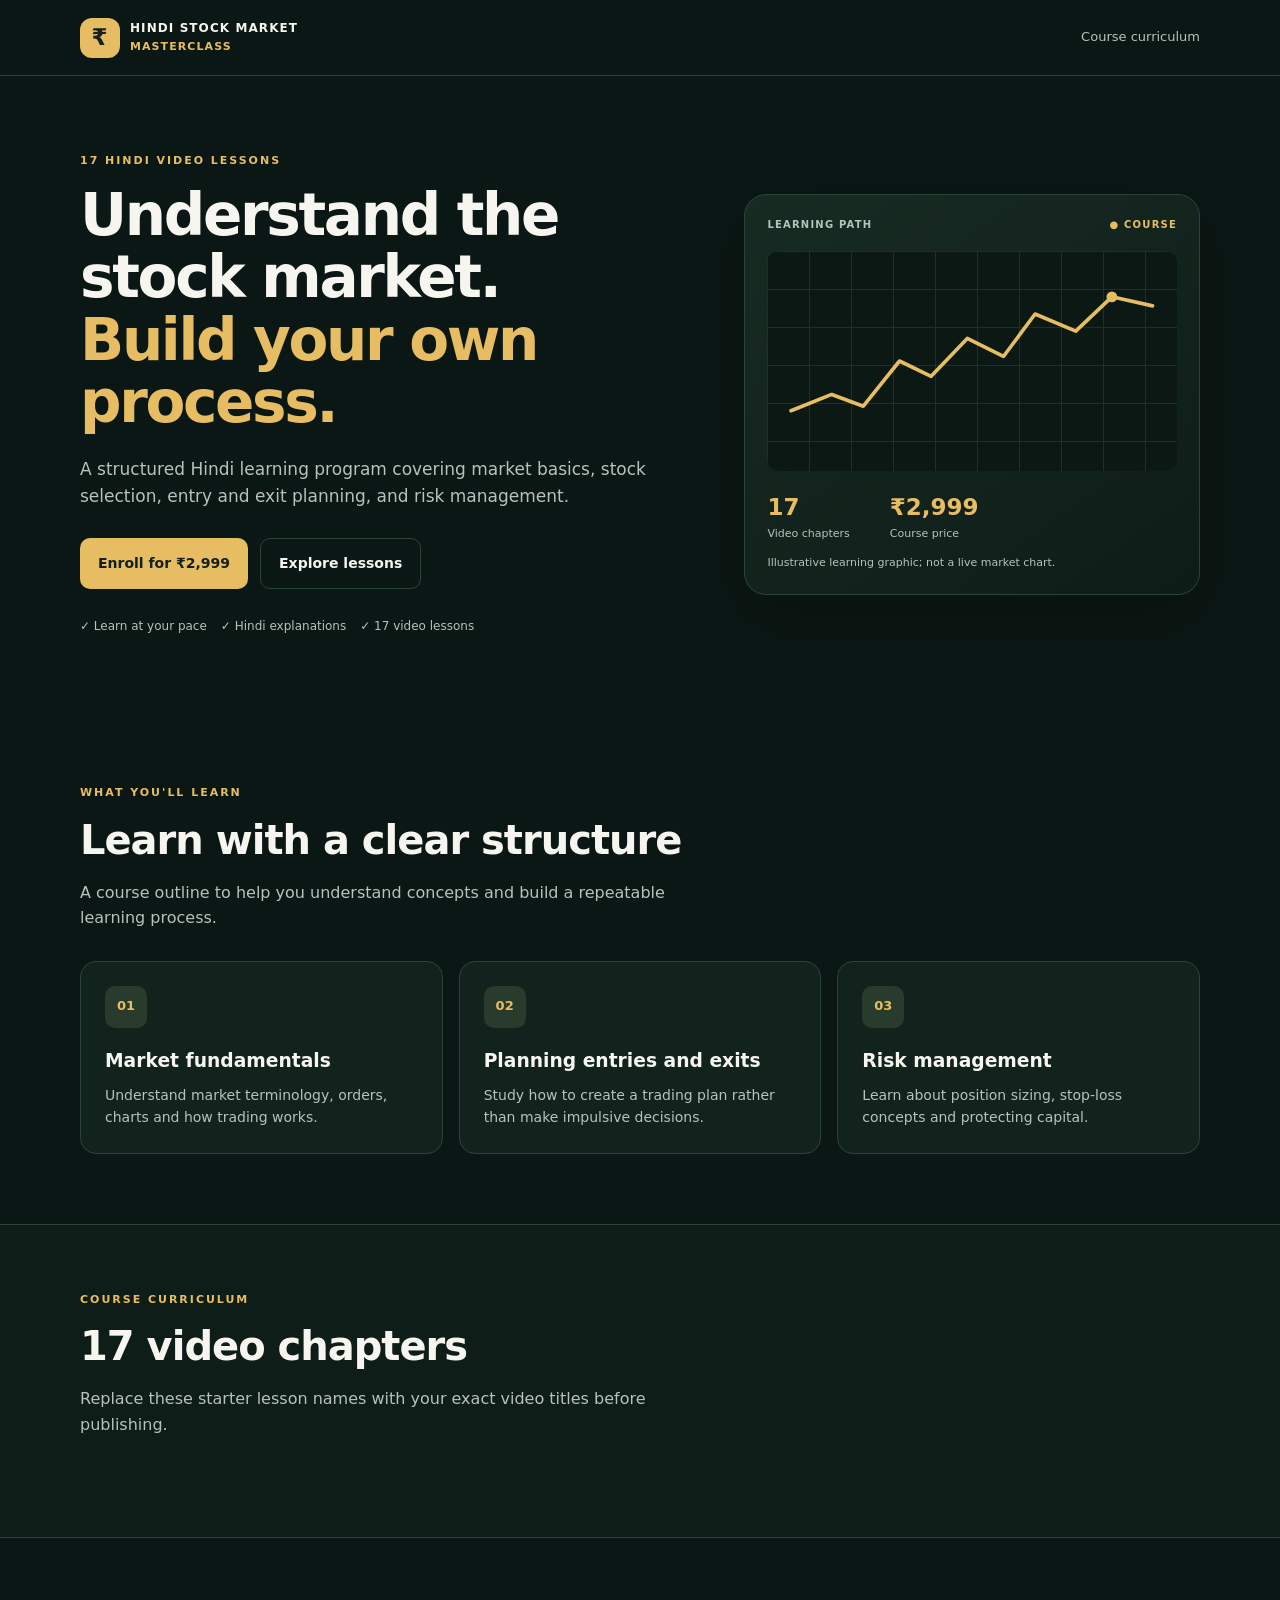
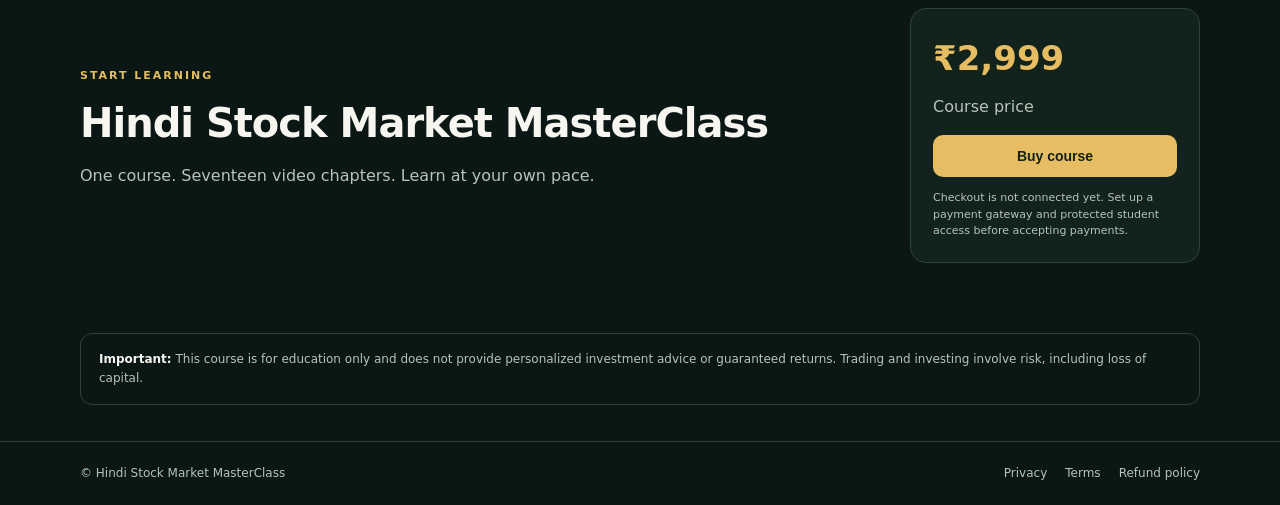
==== index.html @ 8f12533b "Add files via upload" ====
<!doctype html>
<html lang="en">
<head>
  <meta charset="utf-8">
  <meta name="viewport" content="width=device-width, initial-scale=1">
  <meta name="description" content="Hindi Stock Market MasterClass — structured Hindi video lessons about stock market fundamentals, trading plans and risk management.">
  <meta name="theme-color" content="#0b1714">
  <title>Hindi Stock Market MasterClass</title>
  <link rel="stylesheet" href="style.css">
</head>
<body>
<header class="site-header">
  <a class="brand" href="index.html" aria-label="Hindi Stock Market MasterClass home">
    <span class="brand-mark">₹</span><span>HINDI STOCK MARKET <b>MASTERCLASS</b></span>
  </a>
  <a class="header-link" href="#curriculum">Course curriculum</a>
</header>

<main>
  <section class="hero wrap">
    <div class="hero-copy">
      <p class="eyebrow">17 HINDI VIDEO LESSONS</p>
      <h1>Understand the stock market.<br><span>Build your own process.</span></h1>
      <p class="lead">A structured Hindi learning program covering market basics, stock selection, entry and exit planning, and risk management.</p>
      <div class="hero-actions">
        <a class="button button-gold" href="#enroll">Enroll for ₹2,999</a>
        <a class="button button-outline" href="#curriculum">Explore lessons</a>
      </div>
      <div class="trust-row"><span>✓ Learn at your pace</span><span>✓ Hindi explanations</span><span>✓ 17 video lessons</span></div>
    </div>
    <div class="hero-card">
      <div class="chart-top"><span>LEARNING PATH</span><span class="live-dot">● COURSE</span></div>
      <div class="chart-art" aria-hidden="true">
        <div class="chart-grid"></div>
        <svg viewBox="0 0 420 190" role="img" aria-label="Illustrative rising market chart">
          <polyline points="10,150 55,132 90,145 130,95 165,112 205,70 245,90 280,43 325,62 365,24 410,34" fill="none" stroke="#e6bd62" stroke-width="4" stroke-linecap="round" stroke-linejoin="round"/>
          <circle cx="365" cy="24" r="6" fill="#e6bd62"/>
        </svg>
      </div>
      <div class="course-stat"><div><strong>17</strong><span>Video chapters</span></div><div><strong>₹2,999</strong><span>Course price</span></div></div>
      <p class="small-muted">Illustrative learning graphic; not a live market chart.</p>
    </div>
  </section>

  <section class="wrap section" id="what-you-learn">
    <div class="section-heading"><p class="eyebrow">WHAT YOU'LL LEARN</p><h2>Learn with a clear structure</h2><p class="muted">A course outline to help you understand concepts and build a repeatable learning process.</p></div>
    <div class="feature-grid">
      <article class="feature"><span class="feature-icon">01</span><h3>Market fundamentals</h3><p>Understand market terminology, orders, charts and how trading works.</p></article>
      <article class="feature"><span class="feature-icon">02</span><h3>Planning entries and exits</h3><p>Study how to create a trading plan rather than make impulsive decisions.</p></article>
      <article class="feature"><span class="feature-icon">03</span><h3>Risk management</h3><p>Learn about position sizing, stop-loss concepts and protecting capital.</p></article>
    </div>
  </section>

  <section class="curriculum-section" id="curriculum">
    <div class="wrap section">
      <div class="section-heading"><p class="eyebrow">COURSE CURRICULUM</p><h2>17 video chapters</h2><p class="muted">Replace these starter lesson names with your exact video titles before publishing.</p></div>
      <div class="lesson-list" id="lesson-list"></div>
    </div>
  </section>

  <section class="wrap enroll-section" id="enroll">
    <div><p class="eyebrow">START LEARNING</p><h2>Hindi Stock Market MasterClass</h2><p class="muted">One course. Seventeen video chapters. Learn at your own pace.</p></div>
    <div class="price-panel"><span class="price">₹2,999</span><span class="muted">Course price</span><button class="button button-gold full" id="buy-button">Buy course</button><p class="tiny">Checkout is not connected yet. Set up a payment gateway and protected student access before accepting payments.</p></div>
  </section>

  <section class="wrap notice"><strong>Important:</strong> This course is for education only and does not provide personalized investment advice or guaranteed returns. Trading and investing involve risk, including loss of capital.</section>
</main>

<footer class="site-footer"><div class="wrap footer-inner"><span>© <span id="year"></span> Hindi Stock Market MasterClass</span><nav><a href="privacy.html">Privacy</a><a href="terms.html">Terms</a><a href="refund.html">Refund policy</a></nav></div></footer>
<script src="script.js"></script>
</body>
</html>
---- style.css ----
:root{--bg:#0b1714;--panel:#12231d;--panel2:#172c24;--gold:#e6bd62;--gold2:#f4d991;--text:#f6f5ef;--muted:#b6c3ba;--line:#2b4438;--ink:#142018}
*{box-sizing:border-box}html{scroll-behavior:smooth}body{margin:0;background:var(--bg);color:var(--text);font-family:Inter,ui-sans-serif,system-ui,-apple-system,BlinkMacSystemFont,"Segoe UI",sans-serif;line-height:1.6}a{color:inherit;text-decoration:none}.wrap{width:min(1120px,calc(100% - 40px));margin-inline:auto}.site-header{min-height:76px;padding:16px max(20px,calc((100vw - 1120px)/2));display:flex;align-items:center;justify-content:space-between;gap:20px;border-bottom:1px solid var(--line);background:#0b1714;position:sticky;top:0;z-index:10}.brand{display:flex;align-items:center;gap:10px;font-size:12px;letter-spacing:.09em;font-weight:700}.brand b{display:block;color:var(--gold);font-size:11px}.brand-mark{display:grid;place-items:center;background:var(--gold);color:var(--ink);width:40px;height:40px;border-radius:12px;font-size:23px;font-weight:900}.header-link{font-size:13px;color:var(--muted)}.hero{display:grid;grid-template-columns:1.15fr .85fr;gap:48px;align-items:center;padding-top:76px;padding-bottom:82px}.eyebrow{font-size:11px;letter-spacing:.18em;color:var(--gold);font-weight:800;margin:0 0 14px}.hero h1{font-size:clamp(36px,5vw,58px);line-height:1.08;letter-spacing:-.04em;margin:0 0 22px}.hero h1 span{color:var(--gold)}.lead{color:var(--muted);font-size:17px;max-width:590px}.hero-actions{display:flex;flex-wrap:wrap;gap:12px;margin:28px 0}.button{display:inline-flex;align-items:center;justify-content:center;border:0;border-radius:10px;padding:13px 18px;font-weight:800;font-size:14px;cursor:pointer}.button-gold{background:var(--gold);color:var(--ink)}.button-gold:hover{background:var(--gold2)}.button-outline{border:1px solid var(--line);color:var(--text)}.trust-row{display:flex;flex-wrap:wrap;gap:14px;color:var(--muted);font-size:12px}.hero-card{border:1px solid var(--line);background:linear-gradient(145deg,#172b23,#0e1c17);padding:22px;border-radius:22px;box-shadow:0 20px 70px #0003}.chart-top{display:flex;justify-content:space-between;font-size:10px;letter-spacing:.12em;color:var(--muted);font-weight:800}.live-dot{color:var(--gold)}.chart-art{height:220px;position:relative;margin:18px 0;overflow:hidden;border-radius:12px;background:#0c1914}.chart-grid{position:absolute;inset:0;background-image:linear-gradient(#284033 1px,transparent 1px),linear-gradient(90deg,#284033 1px,transparent 1px);background-size:42px 38px;opacity:.65}.chart-art svg{position:absolute;inset:15px;width:calc(100% - 30px);height:calc(100% - 30px)}.course-stat{display:flex;gap:40px}.course-stat div{display:grid}.course-stat strong{font-size:23px;color:var(--gold)}.course-stat span,.small-muted{font-size:11px;color:var(--muted)}.small-muted{margin-bottom:0}.section{padding-top:66px;padding-bottom:70px}.section-heading{max-width:650px;margin-bottom:30px}.section-heading h2,.enroll-section h2{font-size:clamp(28px,4vw,40px);line-height:1.2;margin:0 0 12px;letter-spacing:-.025em}.muted{color:var(--muted)}.feature-grid{display:grid;grid-template-columns:repeat(3,1fr);gap:16px}.feature{background:var(--panel);border:1px solid var(--line);padding:24px;border-radius:16px}.feature-icon{display:grid;place-items:center;width:42px;height:42px;background:#283b2d;color:var(--gold);border-radius:10px;font-weight:900;font-size:13px}.feature h3{margin:18px 0 8px}.feature p{margin:0;color:var(--muted);font-size:14px}.curriculum-section{background:#0e1d17;border-block:1px solid var(--line)}.lesson-list{display:grid;grid-template-columns:1fr 1fr;gap:10px}.lesson{display:flex;align-items:center;gap:14px;background:var(--panel);border:1px solid var(--line);border-radius:12px;padding:13px 15px;min-width:0}.lesson-num{display:grid;place-items:center;flex:0 0 36px;height:36px;border-radius:9px;background:#263a2e;color:var(--gold);font-weight:900;font-size:12px}.lesson-title{font-size:13px;font-weight:650}.lesson-sub{font-size:11px;color:var(--muted)}.enroll-section{display:flex;align-items:center;justify-content:space-between;gap:30px;padding-top:70px;padding-bottom:70px}.price-panel{width:min(100%,290px);background:var(--panel);border:1px solid var(--line);padding:22px;border-radius:16px;display:grid;gap:8px}.price{font-size:34px;font-weight:900;color:var(--gold)}.full{width:100%;margin-top:8px}.tiny{font-size:11px;line-height:1.5;color:var(--muted);margin:5px 0 0}.notice{border:1px solid var(--line);border-radius:12px;padding:16px 18px;color:var(--muted);font-size:12px;margin-bottom:36px}.notice strong{color:var(--text)}.warning{border-color:#826b37;background:#2a2518;margin:20px 0 28px}.site-footer{border-top:1px solid var(--line);padding:22px 0;color:var(--muted);font-size:12px}.footer-inner{display:flex;justify-content:space-between;gap:18px;flex-wrap:wrap}.footer-inner nav{display:flex;gap:18px}.student-wrap{padding-top:50px;padding-bottom:65px}.student-wrap h1{font-size:clamp(32px,5vw,46px);margin:0}.student-layout{display:grid;grid-template-columns:.85fr 1.15fr;gap:18px}.panel{background:var(--panel);border:1px solid var(--line);border-radius:16px;padding:20px;min-width:0}.panel h2{margin-top:0}.student-lesson-list{display:grid;gap:8px}.student-lesson{display:flex;gap:10px;align-items:center;text-align:left;width:100%;border:1px solid var(--line);background:#0e1c17;color:var(--text);padding:12px;border-radius:10px;cursor:pointer}.student-lesson.active{border-color:var(--gold)}.student-lesson .lesson-num{flex-shrink:0}.video-placeholder{min-height:300px;display:flex;flex-direction:column;align-items:center;justify-content:center;text-align:center;padding:20px;border-radius:12px;background:#08110e;border:1px dashed #385142}.video-placeholder h2{margin:15px 0 5px}.video-placeholder p{color:var(--muted);max-width:360px;font-size:13px}.play-symbol{display:grid;place-items:center;width:60px;height:60px;border-radius:50%;background:var(--gold);color:var(--ink);font-size:22px;padding-left:4px}
@media(max-width:760px){.site-header{position:static}.brand{font-size:10px}.brand-mark{width:35px;height:35px}.header-link{font-size:12px}.hero{grid-template-columns:1fr;gap:30px;padding-top:48px;padding-bottom:50px}.hero h1{font-size:40px}.feature-grid{grid-template-columns:1fr}.lesson-list{grid-template-columns:1fr}.enroll-section{align-items:stretch;flex-direction:column}.price-panel{width:100%}.student-layout{grid-template-columns:1fr}.trust-row{gap:10px}.section{padding-top:48px;padding-bottom:50px}}
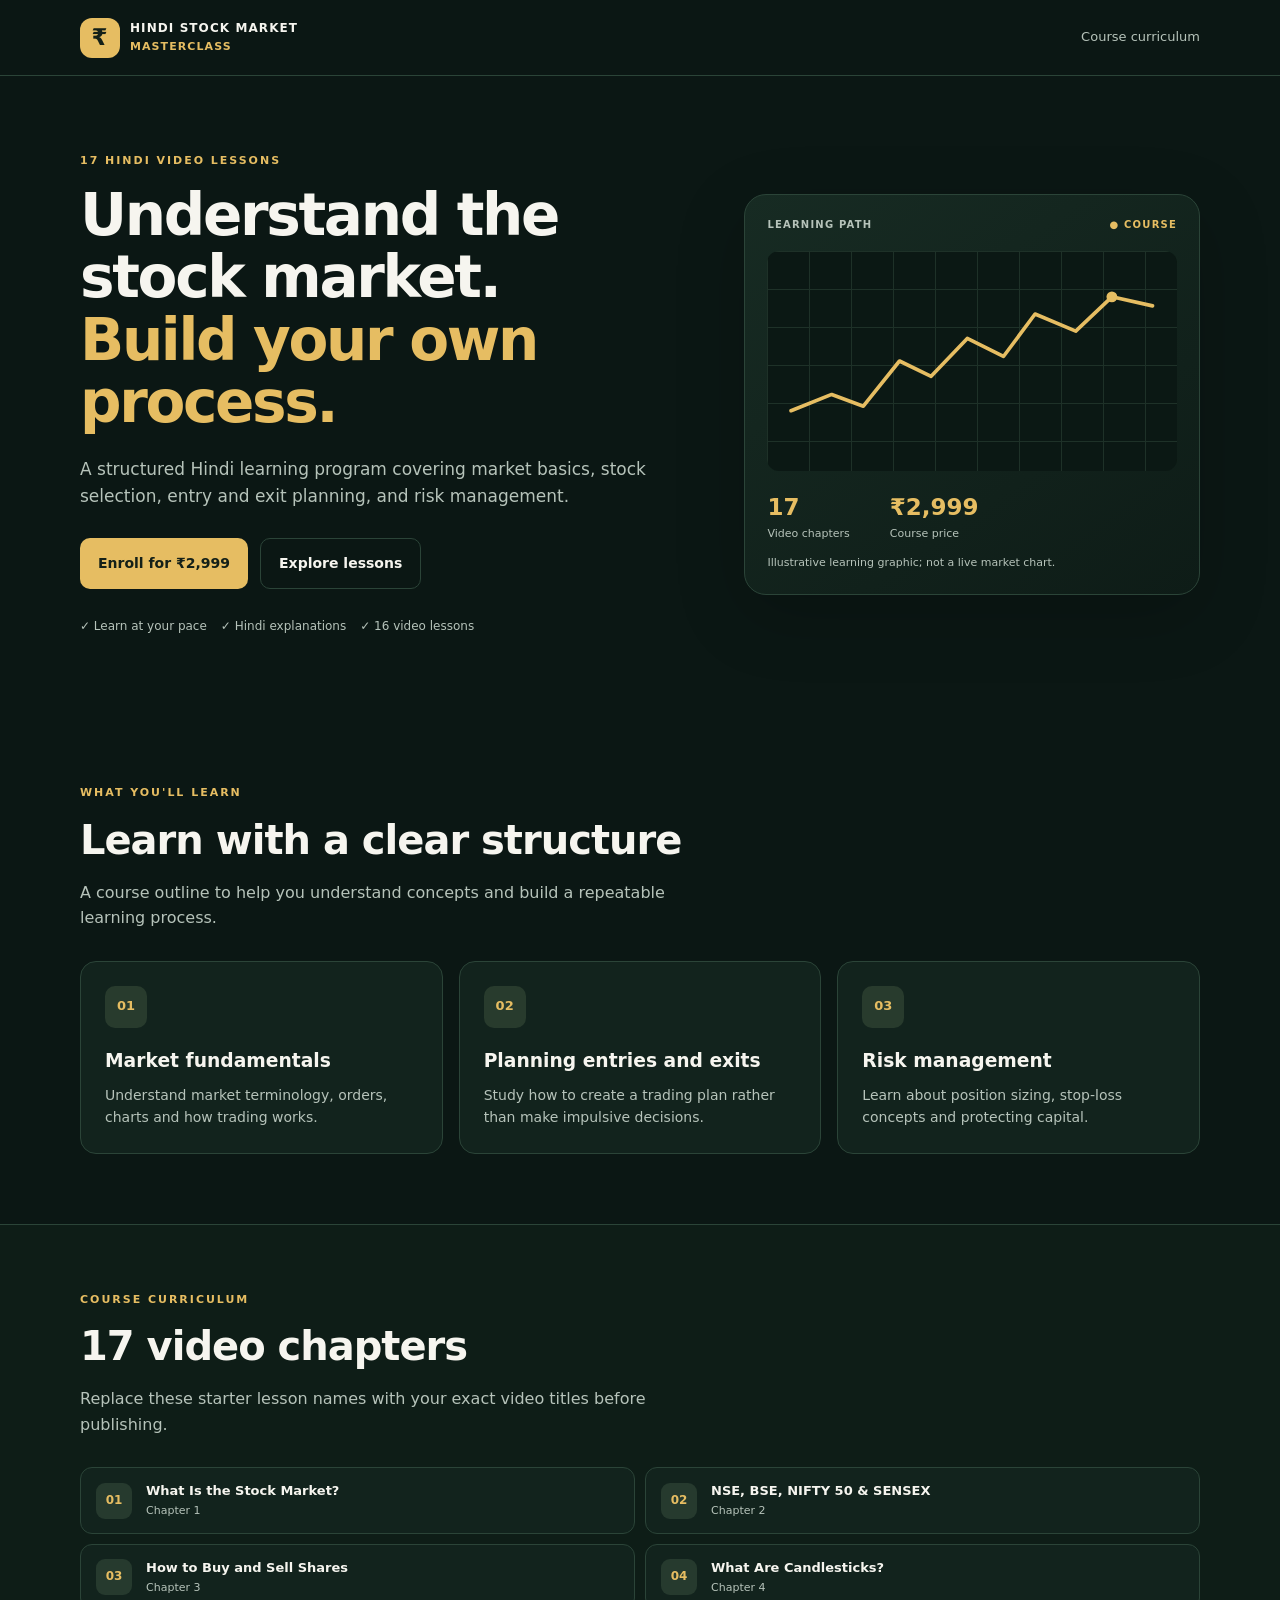
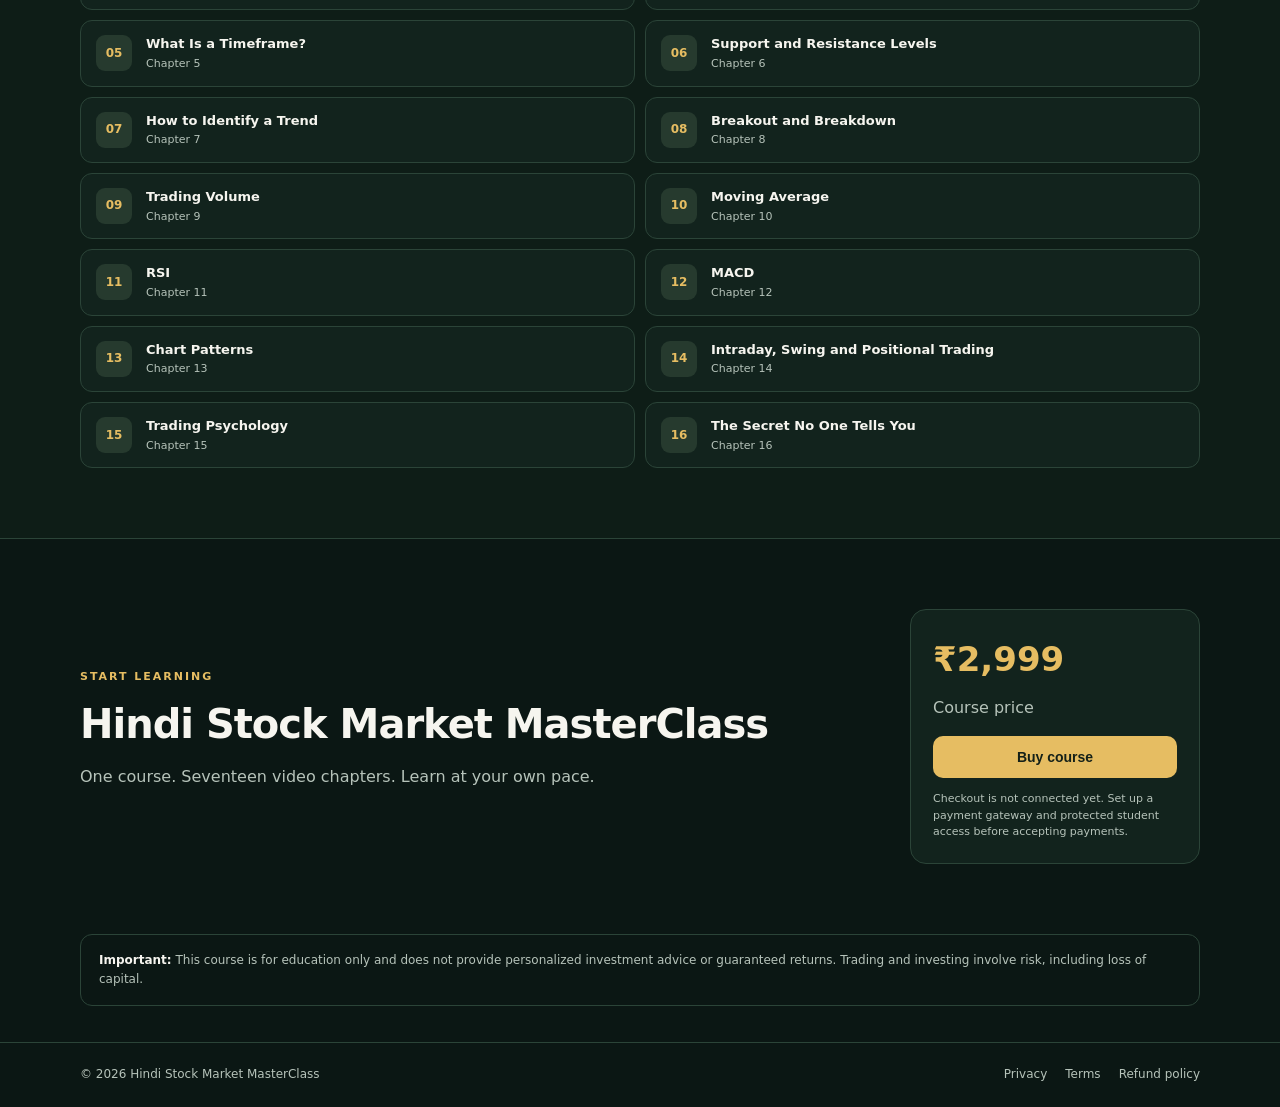
==== commit c20a7739: "Update index.html" ====
--- a/index.html
+++ b/index.html
@@ -26,7 +26,7 @@
         <a class="button button-gold" href="#enroll">Enroll for ₹2,999</a>
         <a class="button button-outline" href="#curriculum">Explore lessons</a>
       </div>
-      <div class="trust-row"><span>✓ Learn at your pace</span><span>✓ Hindi explanations</span><span>✓ 17 video lessons</span></div>
+      <div class="trust-row"><span>✓ Learn at your pace</span><span>✓ Hindi explanations</span><span>✓ 16 video lessons</span></div>
     </div>
     <div class="hero-card">
       <div class="chart-top"><span>LEARNING PATH</span><span class="live-dot">● COURSE</span></div>
@@ -69,4 +69,4 @@
 <footer class="site-footer"><div class="wrap footer-inner"><span>© <span id="year"></span> Hindi Stock Market MasterClass</span><nav><a href="privacy.html">Privacy</a><a href="terms.html">Terms</a><a href="refund.html">Refund policy</a></nav></div></footer>
 <script src="script.js"></script>
 </body>
-</html>+</html>
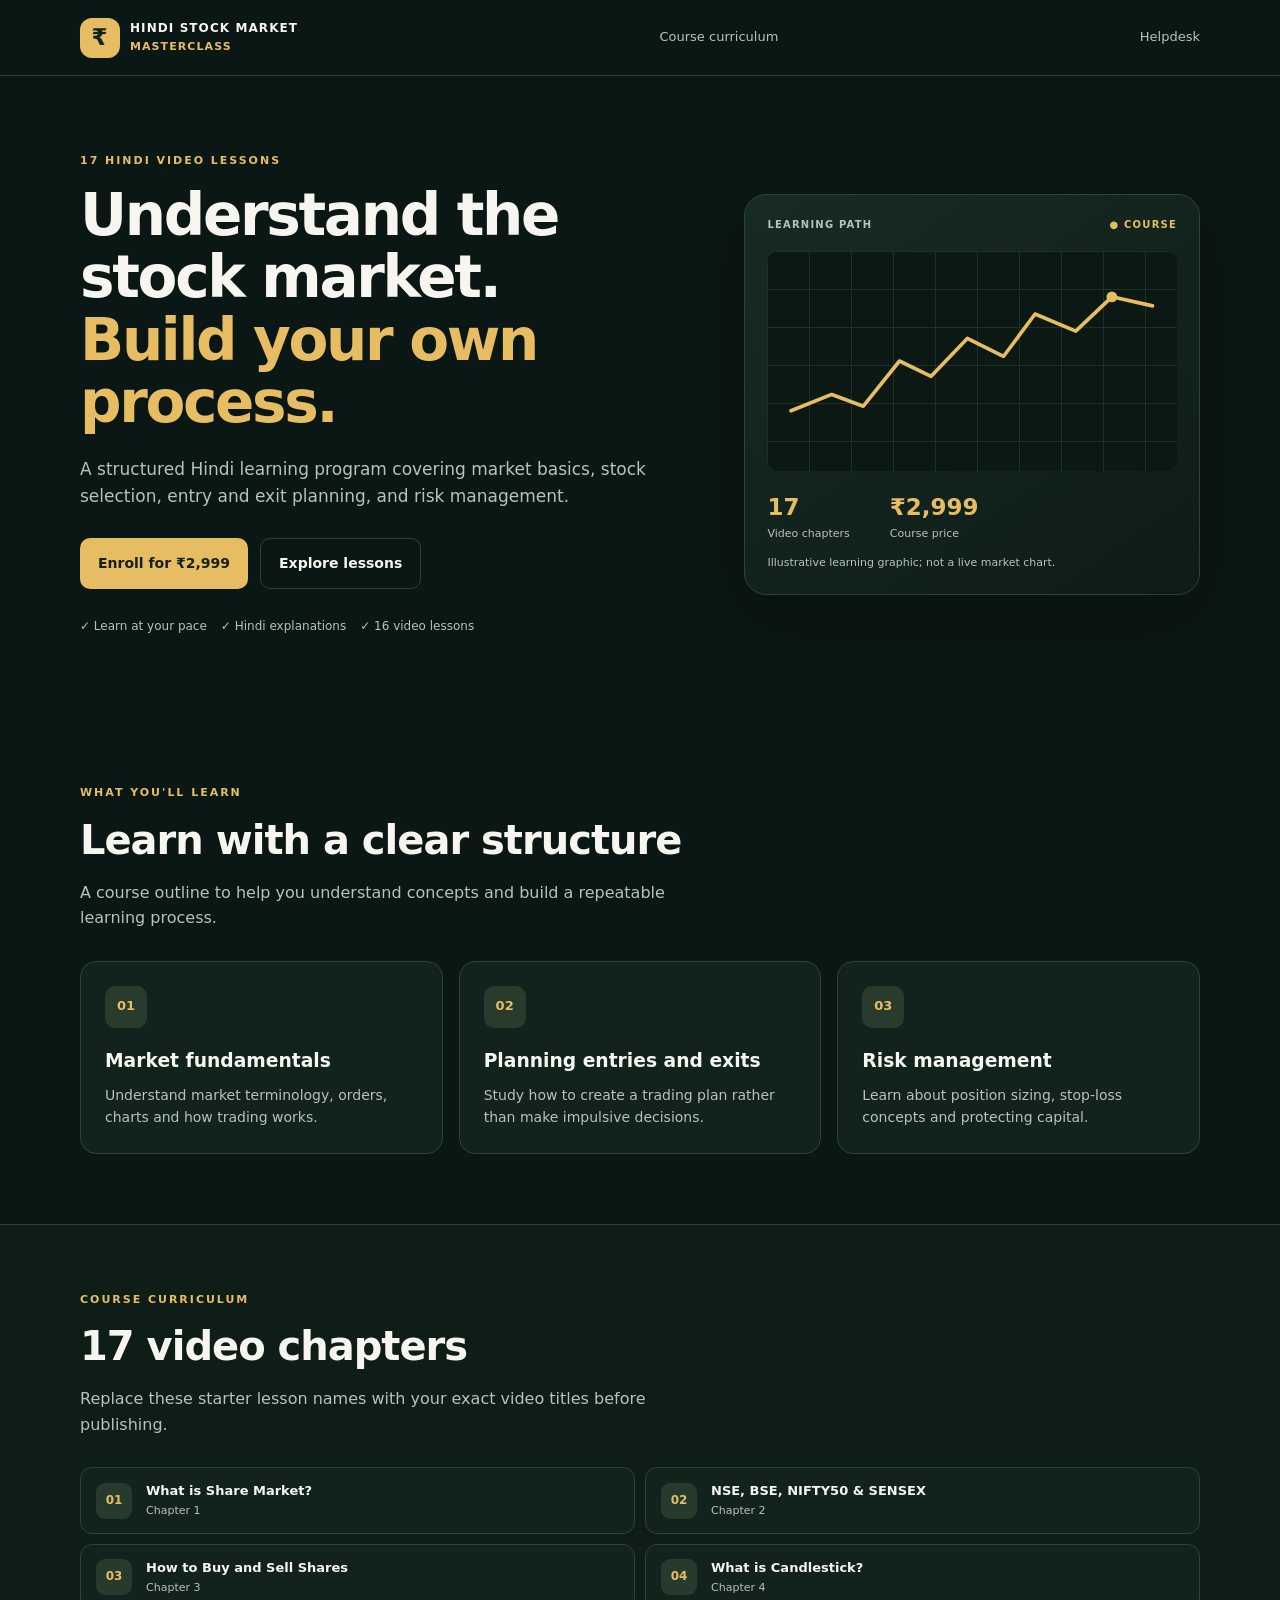
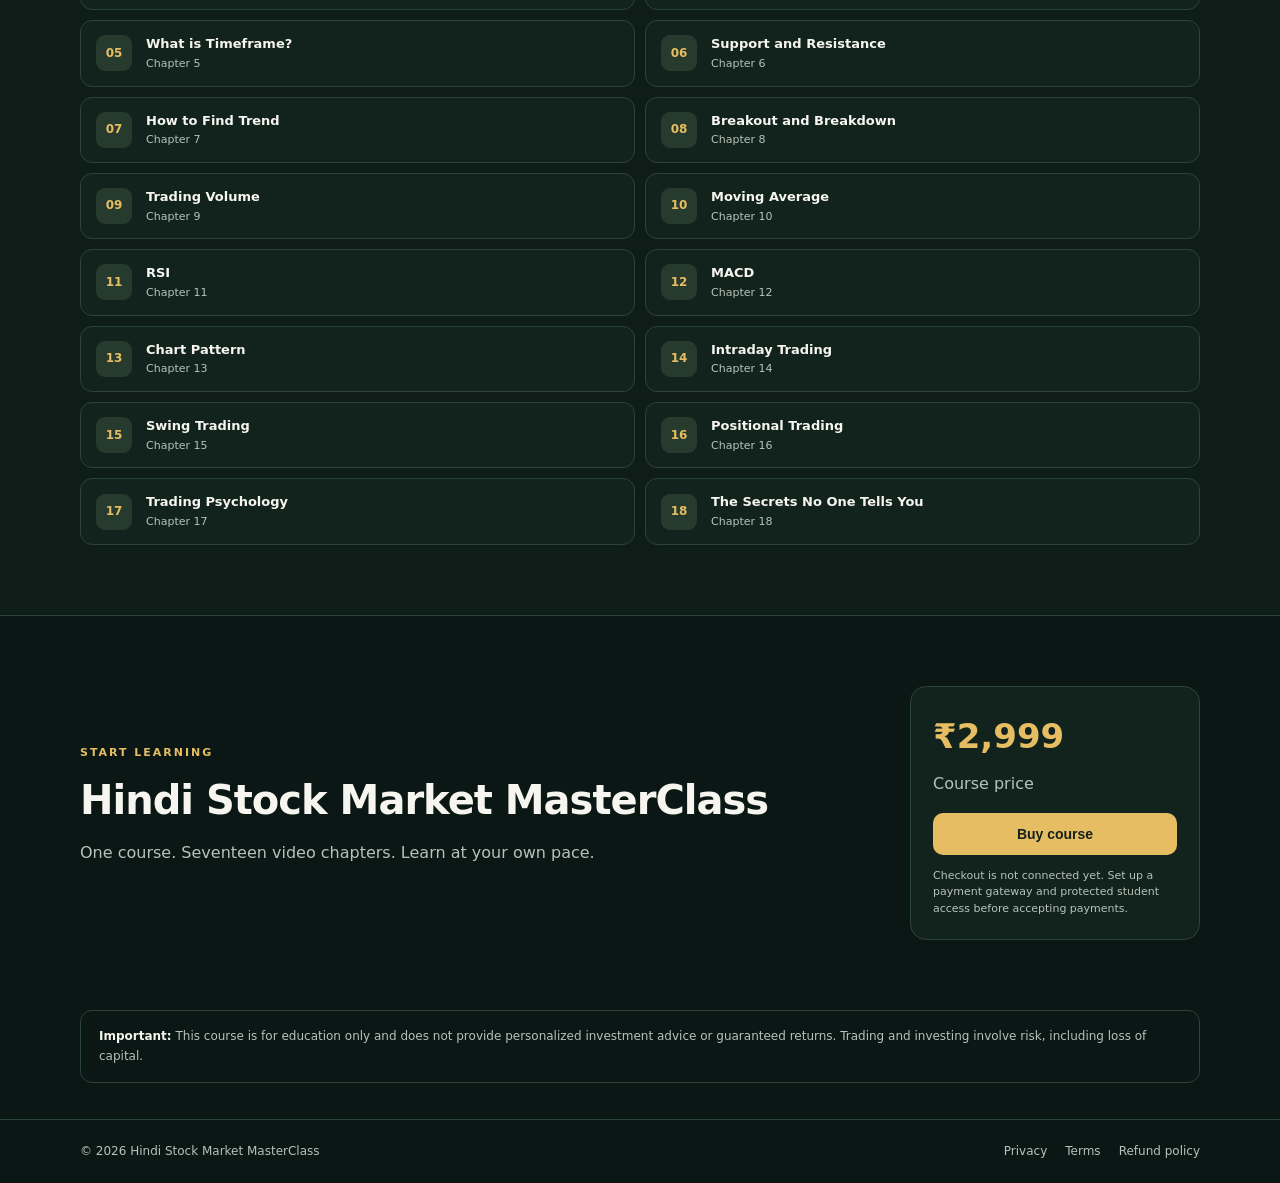
==== commit aa3ed802: "Update index.html" ====
--- a/index.html
+++ b/index.html
@@ -14,6 +14,7 @@
     <span class="brand-mark">₹</span><span>HINDI STOCK MARKET <b>MASTERCLASS</b></span>
   </a>
   <a class="header-link" href="#curriculum">Course curriculum</a>
+  <a class="header-link" href="https://t.me/OREX_Trades" target="_blank" rel="noopener">Helpdesk</a>
 </header>
 
 <main>
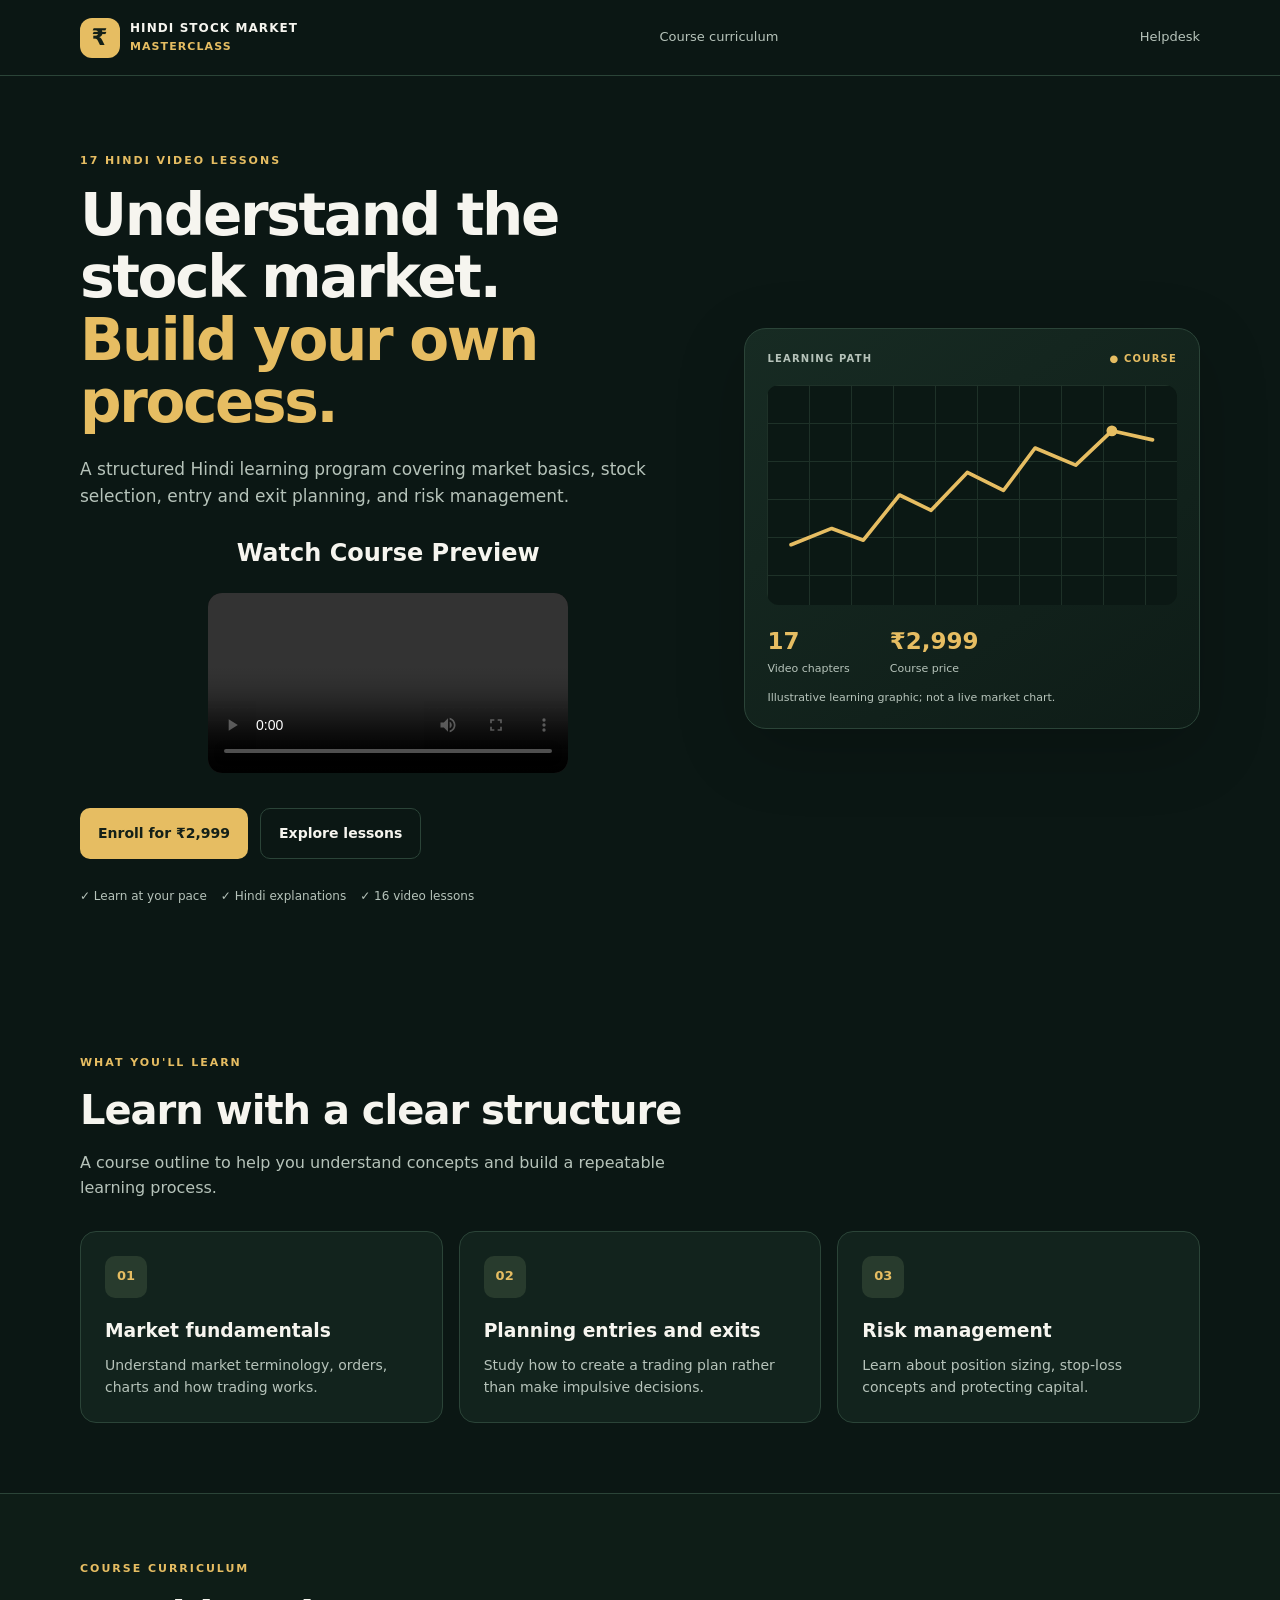
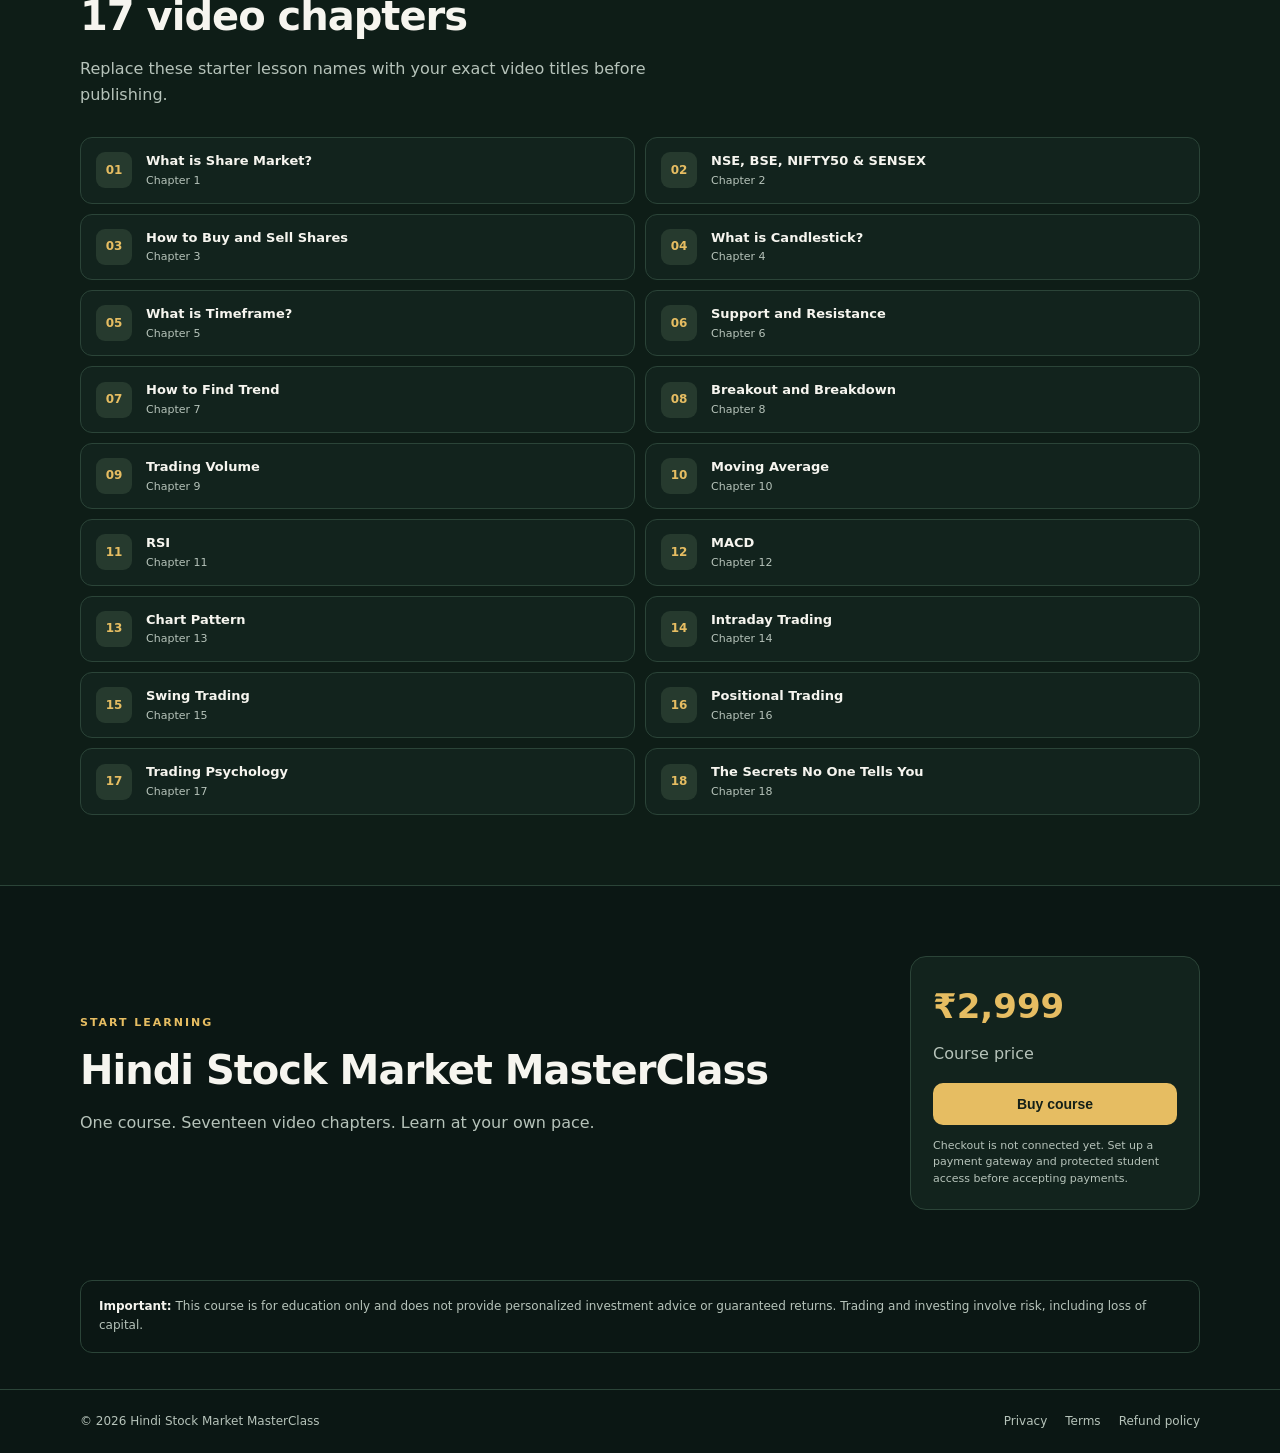
==== commit d3e25665: "Update index.html" ====
--- a/index.html
+++ b/index.html
@@ -23,6 +23,14 @@
       <p class="eyebrow">17 HINDI VIDEO LESSONS</p>
       <h1>Understand the stock market.<br><span>Build your own process.</span></h1>
       <p class="lead">A structured Hindi learning program covering market basics, stock selection, entry and exit planning, and risk management.</p>
+      
+<div style="max-width:360px;margin:24px auto;text-align:center;">
+  <h2>Watch Course Preview</h2>
+  <video controls playsinline preload="metadata" style="width:100%;height:auto;border-radius:14px;background:#000;">
+    <source src="https://res.cloudinary.com/qunm4hpr/video/upload/lv_0_20261022164132.mp4" type="video/mp4">
+  </video>
+</div>
+
       <div class="hero-actions">
         <a class="button button-gold" href="#enroll">Enroll for ₹2,999</a>
         <a class="button button-outline" href="#curriculum">Explore lessons</a>
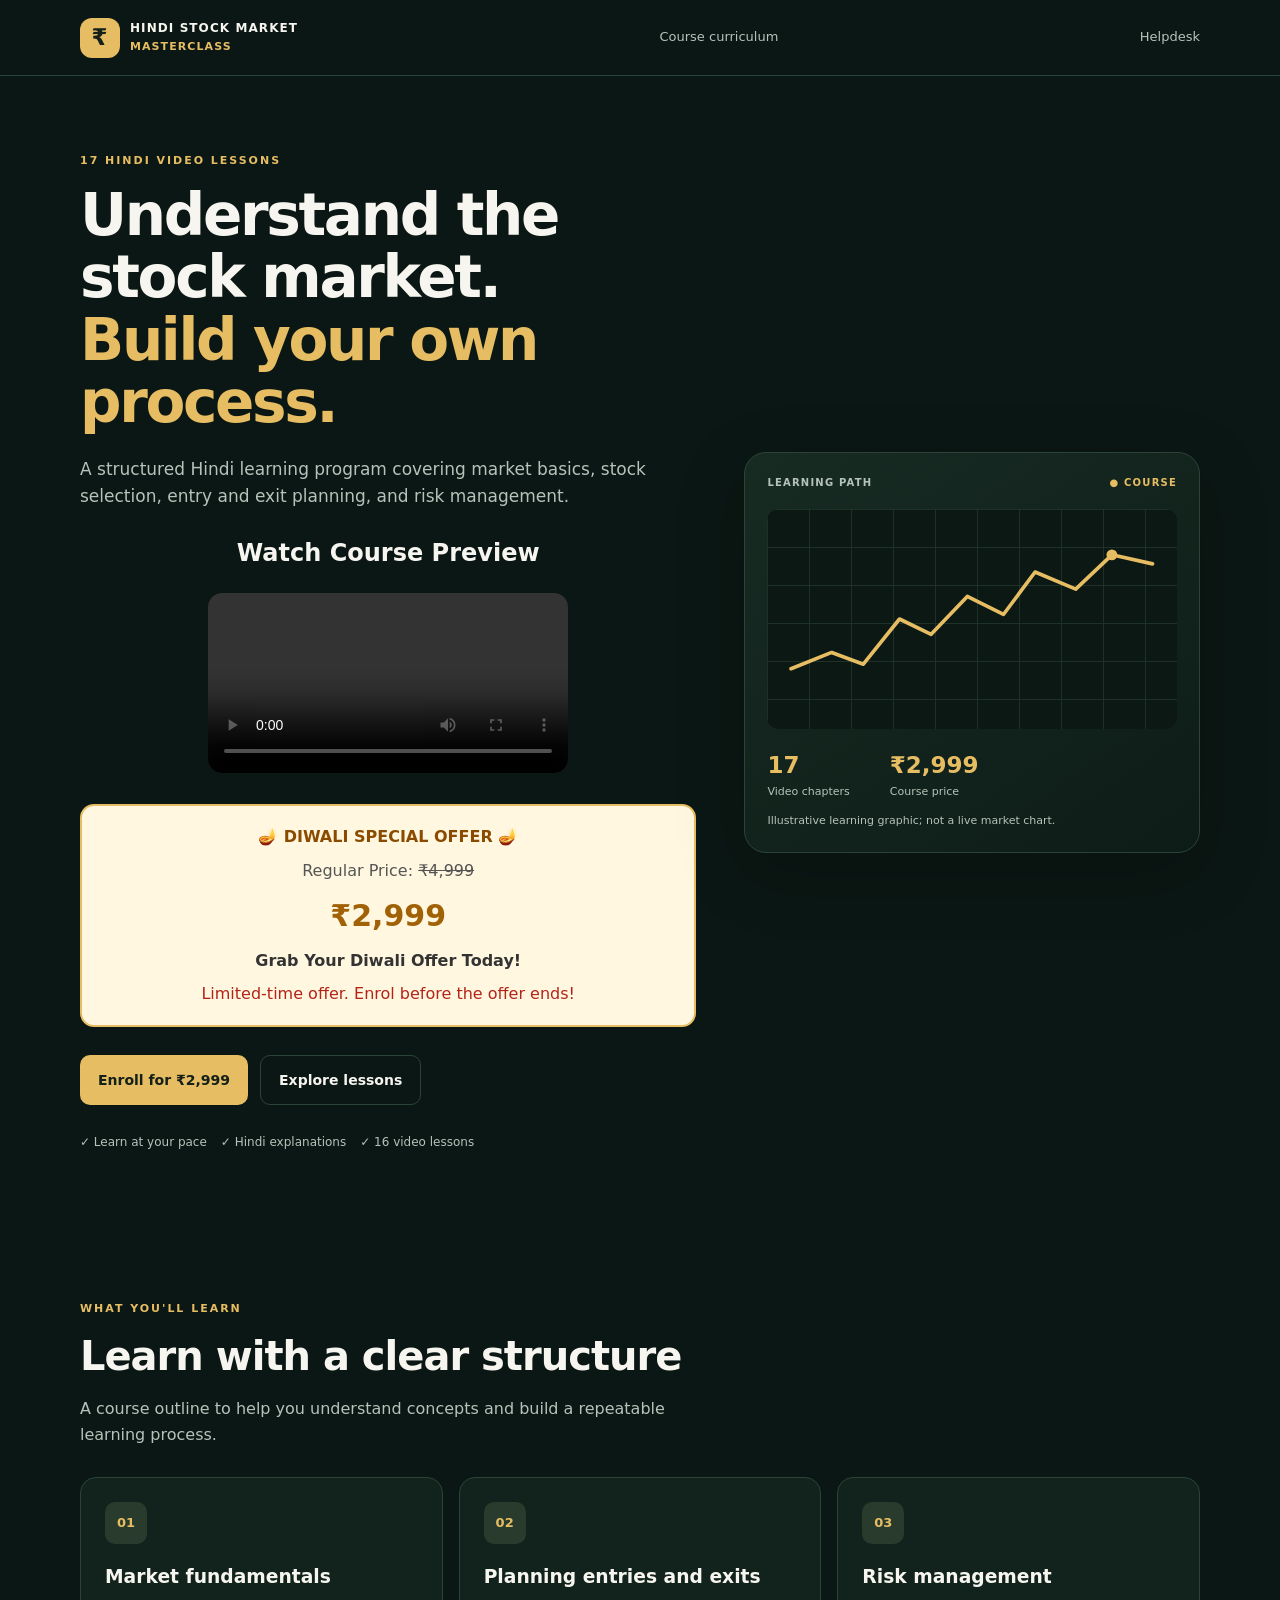
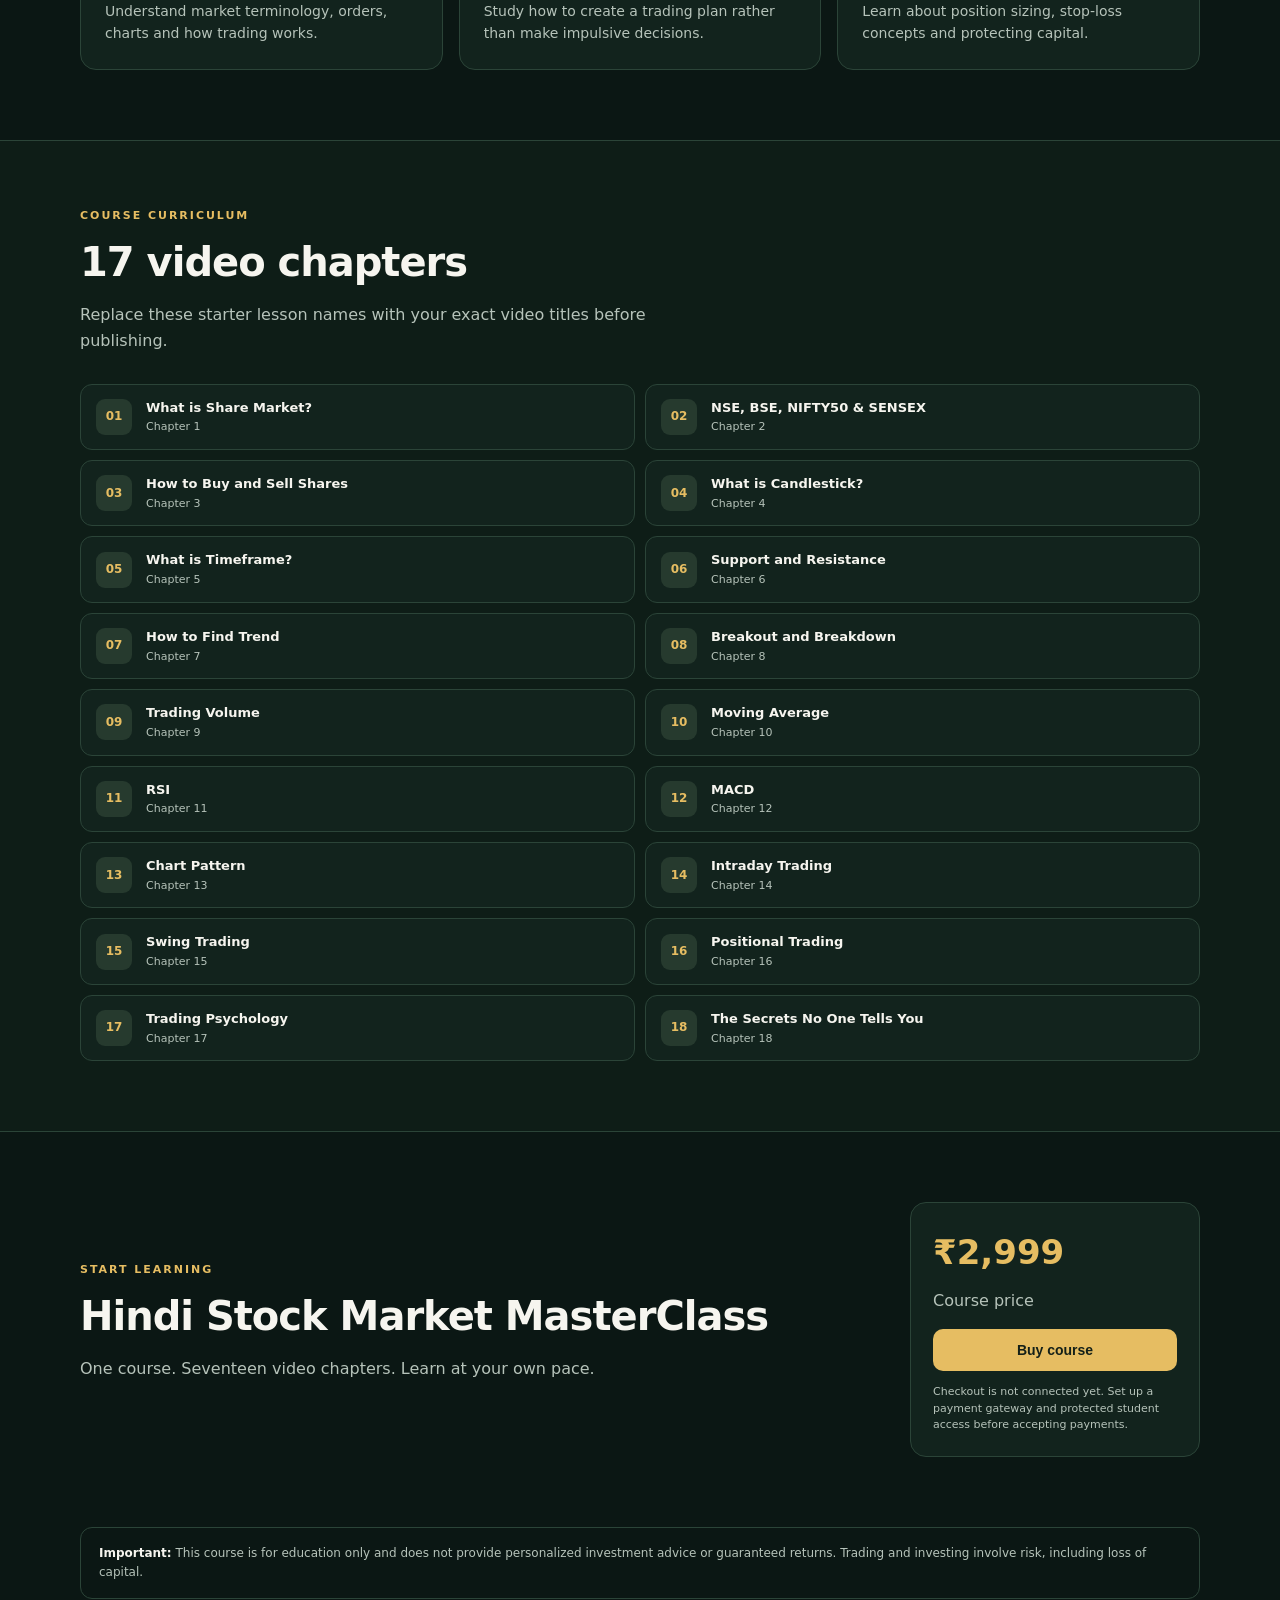
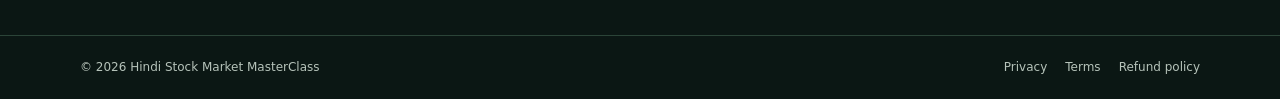
==== commit ace5b0f5: "Update index.html" ====
--- a/index.html
+++ b/index.html
@@ -31,6 +31,13 @@
   </video>
 </div>
 
+     <div style="margin:20px 0;padding:18px;background:#fff7df;border:2px solid #e6bd62;border-radius:14px;text-align:center;">
+  <p style="margin:0 0 8px;color:#8a4b00;font-weight:bold;">🪔 DIWALI SPECIAL OFFER 🪔</p>
+  <p style="margin:0;color:#555;">Regular Price: <span style="text-decoration:line-through;">₹4,999</span></p>
+  <p style="margin:8px 0;color:#a16207;font-size:30px;font-weight:bold;">₹2,999</p>
+  <p style="margin:0;color:#333;font-weight:bold;">Grab Your Diwali Offer Today!</p>
+  <p style="margin:8px 0 0;color:#b42318;">Limited-time offer. Enrol before the offer ends!</p>
+     </div> 
       <div class="hero-actions">
         <a class="button button-gold" href="#enroll">Enroll for ₹2,999</a>
         <a class="button button-outline" href="#curriculum">Explore lessons</a>
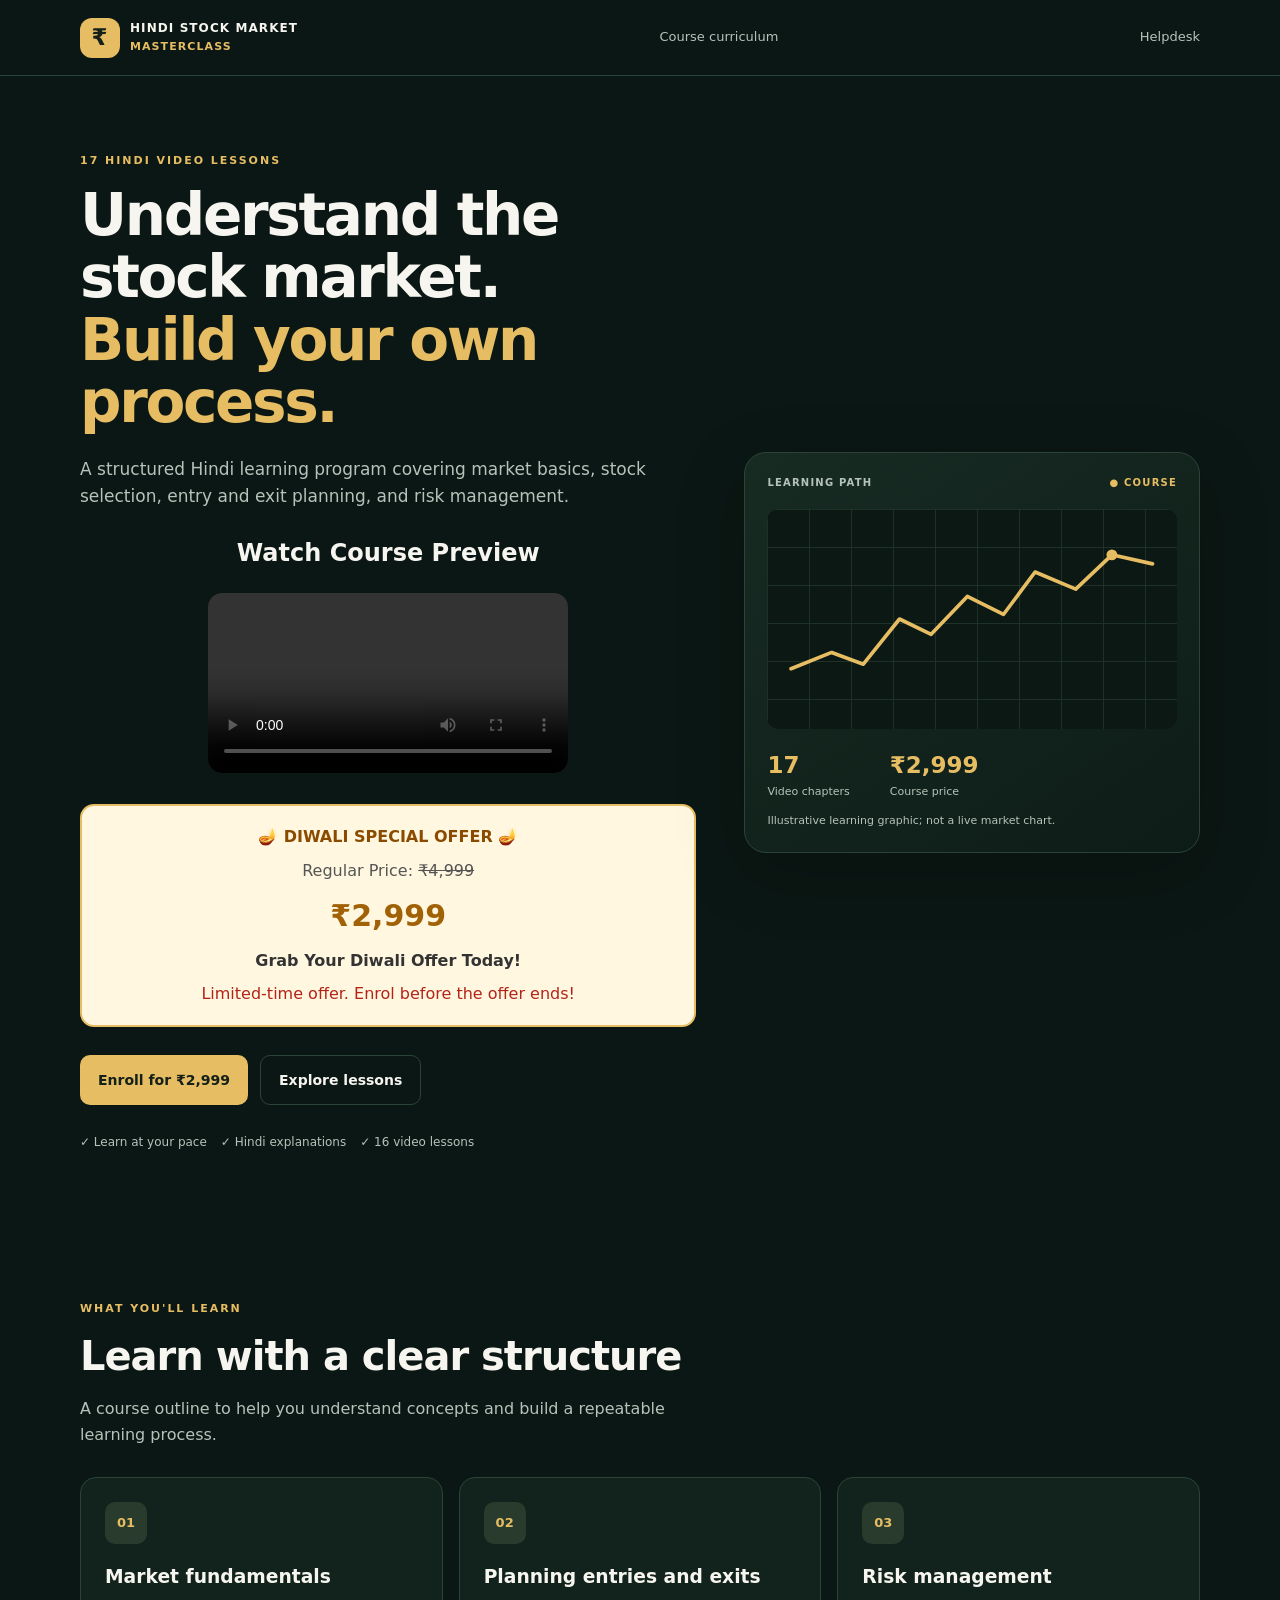
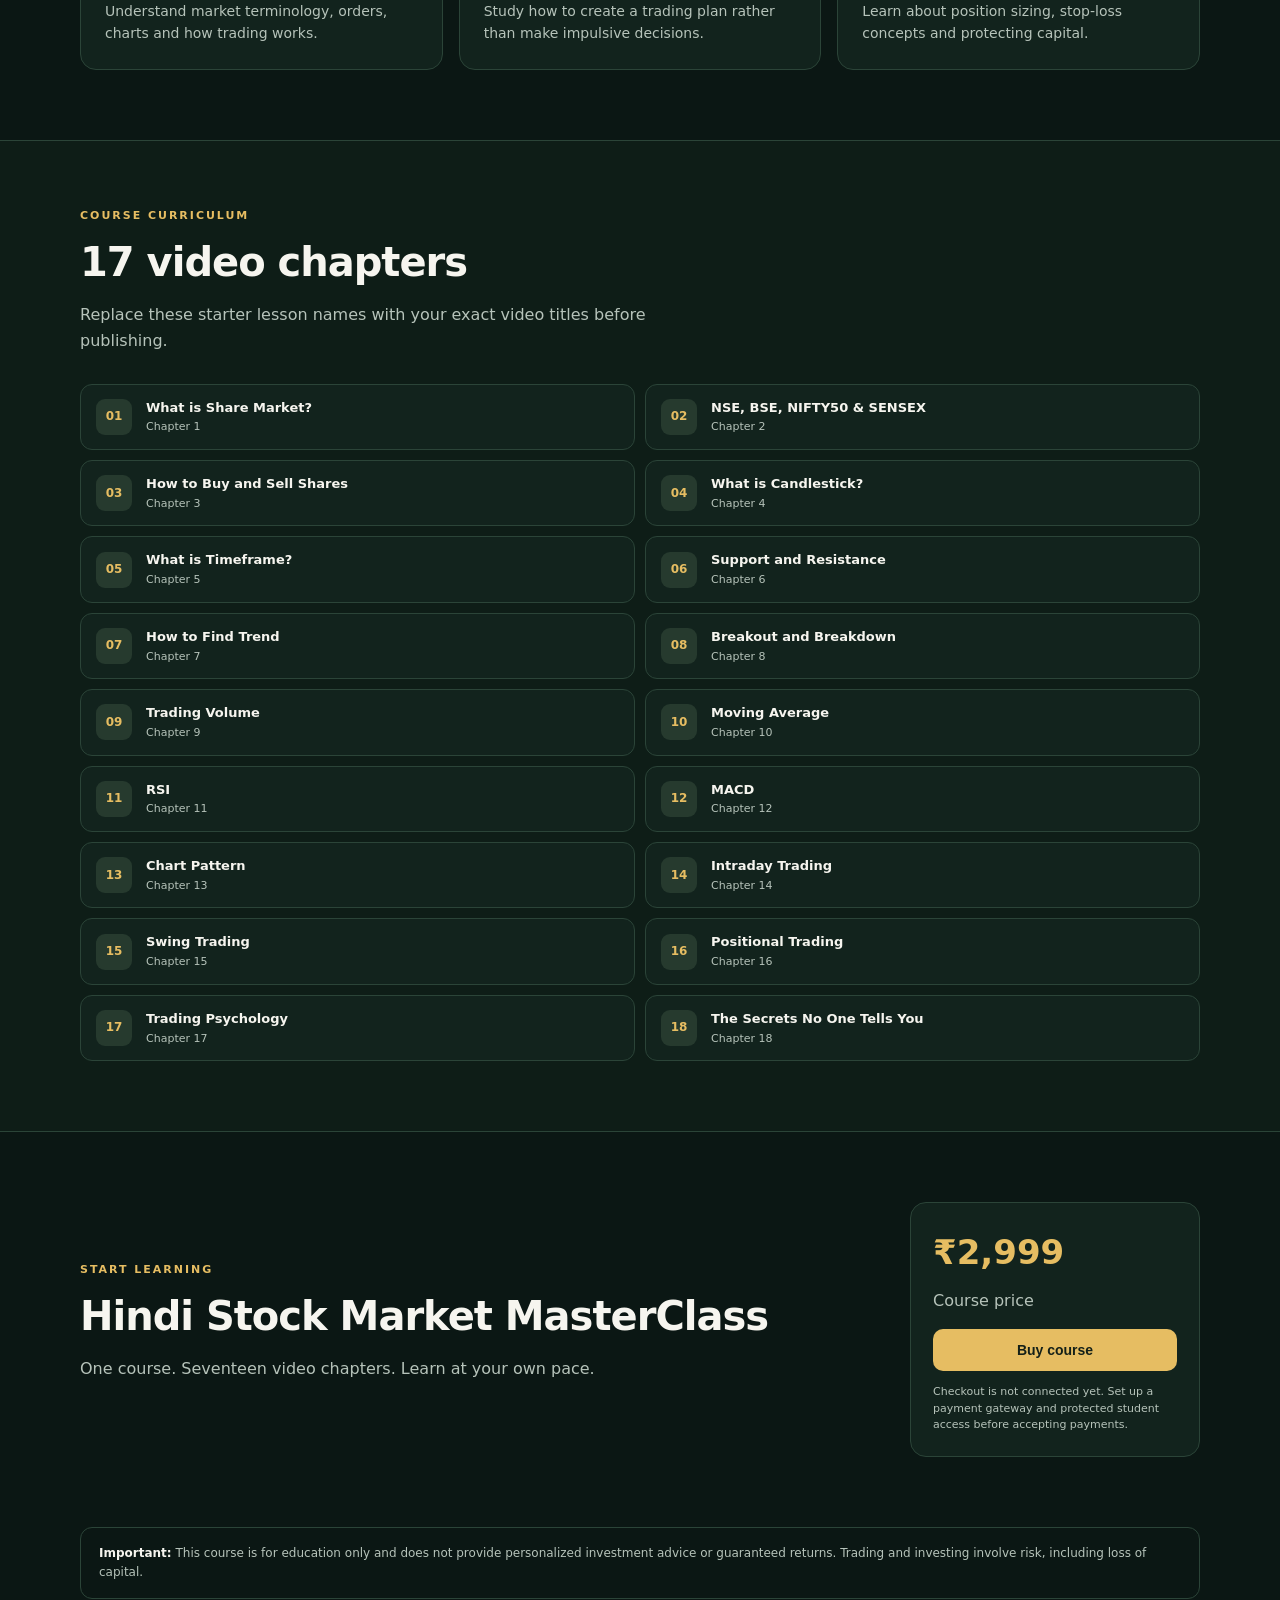
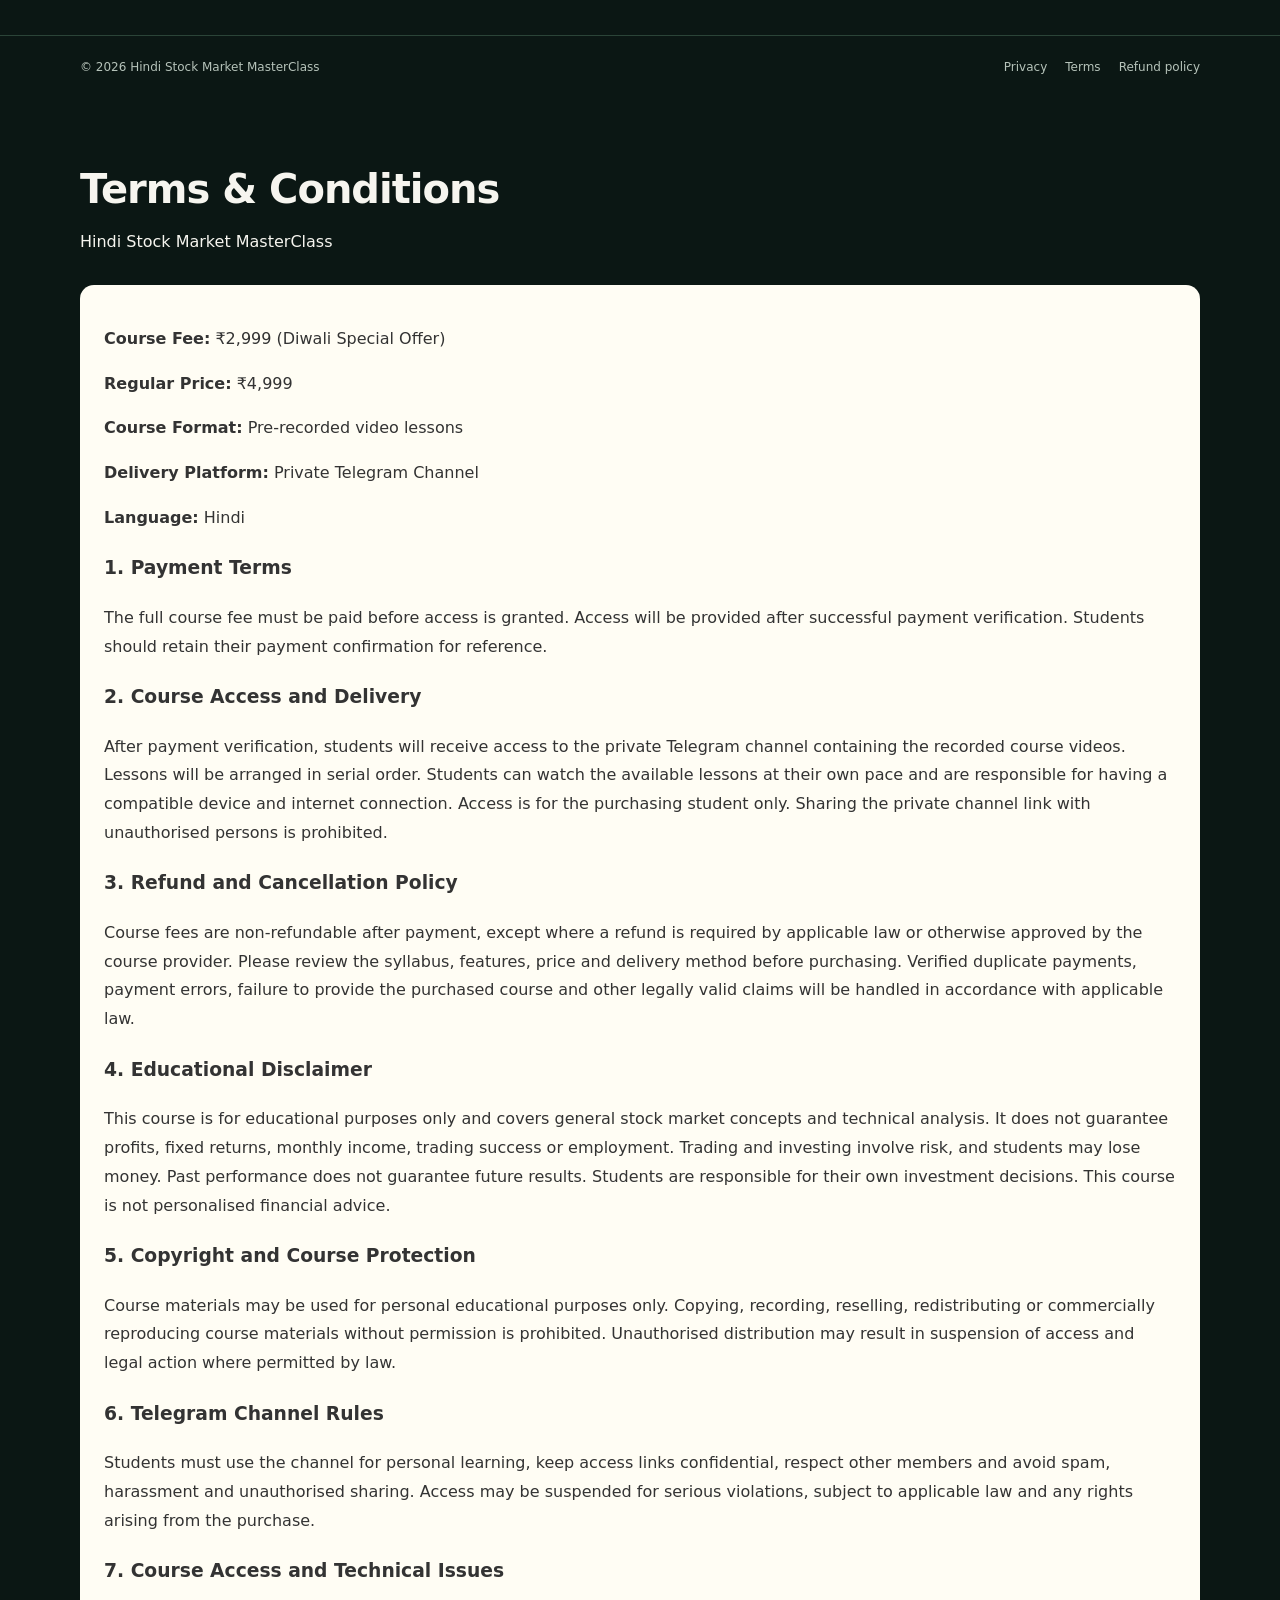
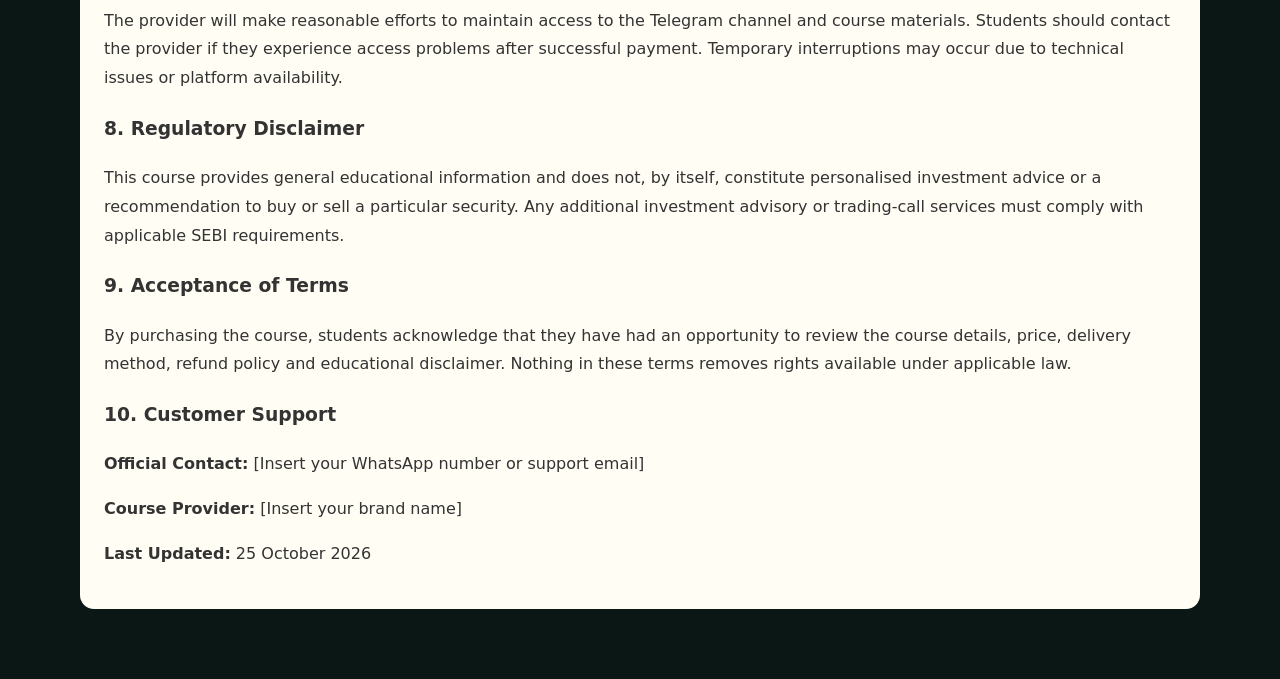
==== commit 350525e3: "Update index.html" ====
--- a/index.html
+++ b/index.html
@@ -83,6 +83,50 @@
 </main>
 
 <footer class="site-footer"><div class="wrap footer-inner"><span>© <span id="year"></span> Hindi Stock Market MasterClass</span><nav><a href="privacy.html">Privacy</a><a href="terms.html">Terms</a><a href="refund.html">Refund policy</a></nav></div></footer>
-<script src="script.js"></script>
+<section class="wrap section" id="terms">
+  <div class="section-heading">
+    <h2>Terms &amp; Conditions</h2>
+    <p>Hindi Stock Market MasterClass</p>
+  </div>  <div style="background:#fffdf4;color:#333;padding:24px;border-radius:14px;line-height:1.8;overflow-wrap:anywhere;"><p><strong>Course Fee:</strong> ₹2,999 (Diwali Special Offer)</p>
+<p><strong>Regular Price:</strong> ₹4,999</p>
+<p><strong>Course Format:</strong> Pre-recorded video lessons</p>
+<p><strong>Delivery Platform:</strong> Private Telegram Channel</p>
+<p><strong>Language:</strong> Hindi</p>
+
+<h3>1. Payment Terms</h3>
+<p>The full course fee must be paid before access is granted. Access will be provided after successful payment verification. Students should retain their payment confirmation for reference.</p>
+
+<h3>2. Course Access and Delivery</h3>
+<p>After payment verification, students will receive access to the private Telegram channel containing the recorded course videos. Lessons will be arranged in serial order. Students can watch the available lessons at their own pace and are responsible for having a compatible device and internet connection. Access is for the purchasing student only. Sharing the private channel link with unauthorised persons is prohibited.</p>
+
+<h3>3. Refund and Cancellation Policy</h3>
+<p>Course fees are non-refundable after payment, except where a refund is required by applicable law or otherwise approved by the course provider. Please review the syllabus, features, price and delivery method before purchasing. Verified duplicate payments, payment errors, failure to provide the purchased course and other legally valid claims will be handled in accordance with applicable law.</p>
+
+<h3>4. Educational Disclaimer</h3>
+<p>This course is for educational purposes only and covers general stock market concepts and technical analysis. It does not guarantee profits, fixed returns, monthly income, trading success or employment. Trading and investing involve risk, and students may lose money. Past performance does not guarantee future results. Students are responsible for their own investment decisions. This course is not personalised financial advice.</p>
+
+<h3>5. Copyright and Course Protection</h3>
+<p>Course materials may be used for personal educational purposes only. Copying, recording, reselling, redistributing or commercially reproducing course materials without permission is prohibited. Unauthorised distribution may result in suspension of access and legal action where permitted by law.</p>
+
+<h3>6. Telegram Channel Rules</h3>
+<p>Students must use the channel for personal learning, keep access links confidential, respect other members and avoid spam, harassment and unauthorised sharing. Access may be suspended for serious violations, subject to applicable law and any rights arising from the purchase.</p>
+
+<h3>7. Course Access and Technical Issues</h3>
+<p>The provider will make reasonable efforts to maintain access to the Telegram channel and course materials. Students should contact the provider if they experience access problems after successful payment. Temporary interruptions may occur due to technical issues or platform availability.</p>
+
+<h3>8. Regulatory Disclaimer</h3>
+<p>This course provides general educational information and does not, by itself, constitute personalised investment advice or a recommendation to buy or sell a particular security. Any additional investment advisory or trading-call services must comply with applicable SEBI requirements.</p>
+
+<h3>9. Acceptance of Terms</h3>
+<p>By purchasing the course, students acknowledge that they have had an opportunity to review the course details, price, delivery method, refund policy and educational disclaimer. Nothing in these terms removes rights available under applicable law.</p>
+
+<h3>10. Customer Support</h3>
+<p><strong>Official Contact:</strong> [Insert your WhatsApp number or support email]</p>
+<p><strong>Course Provider:</strong> [Insert your brand name]</p>
+<p><strong>Last Updated:</strong> 25 October 2026</p>
+
+  </div>
+</section>
+  <script src="script.js"></script>
 </body>
 </html>
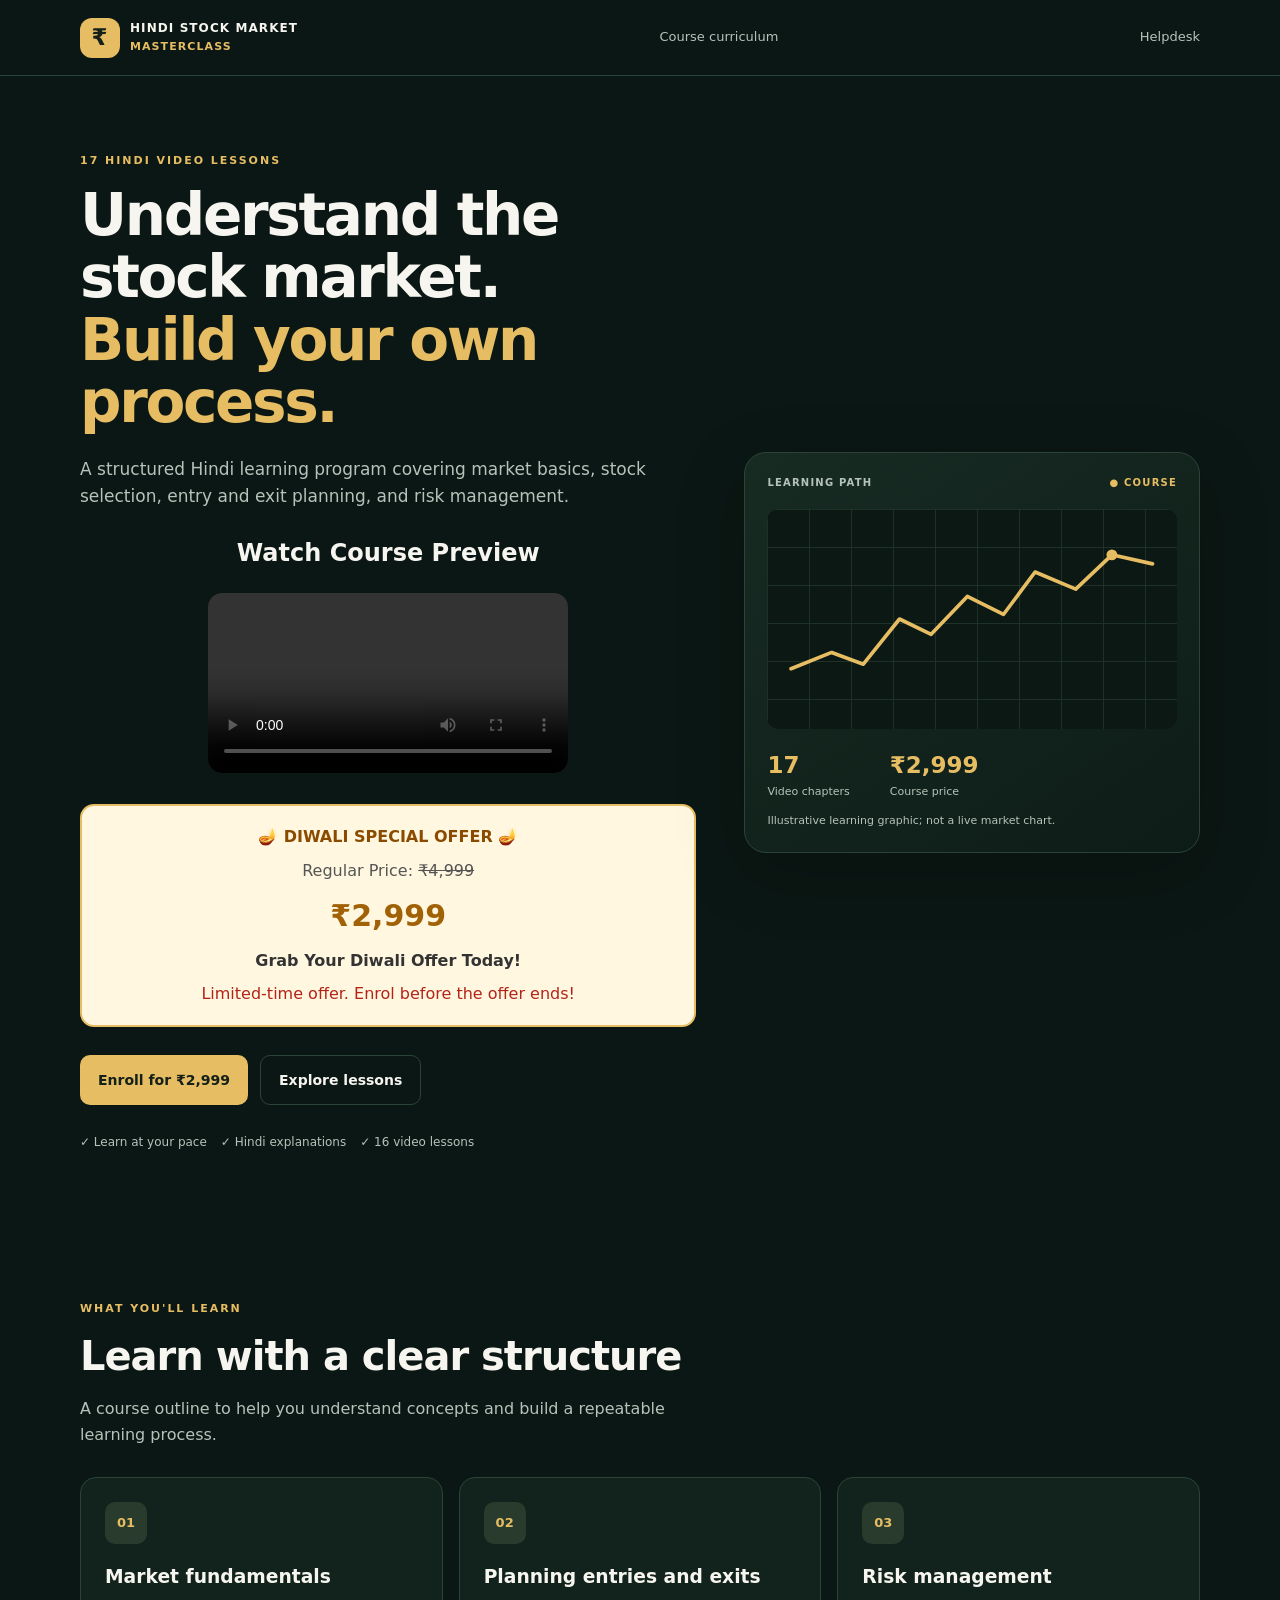
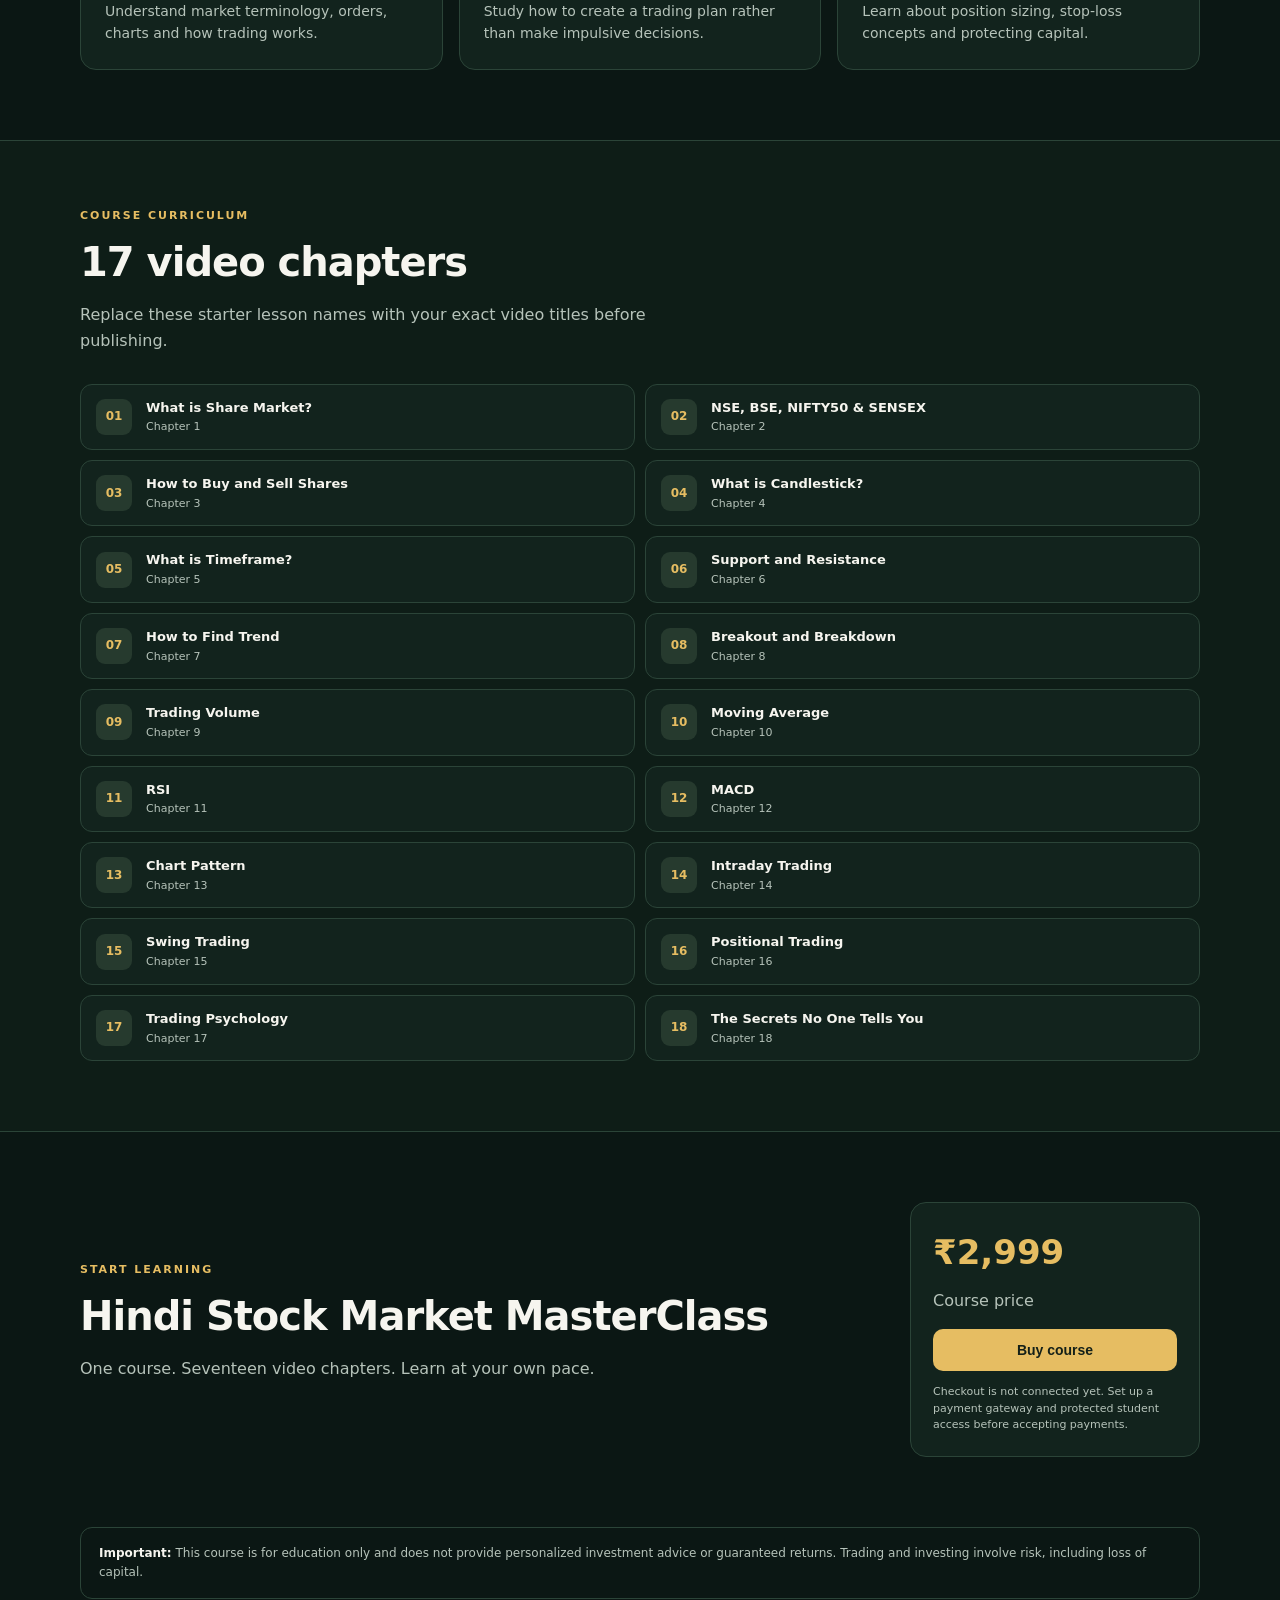
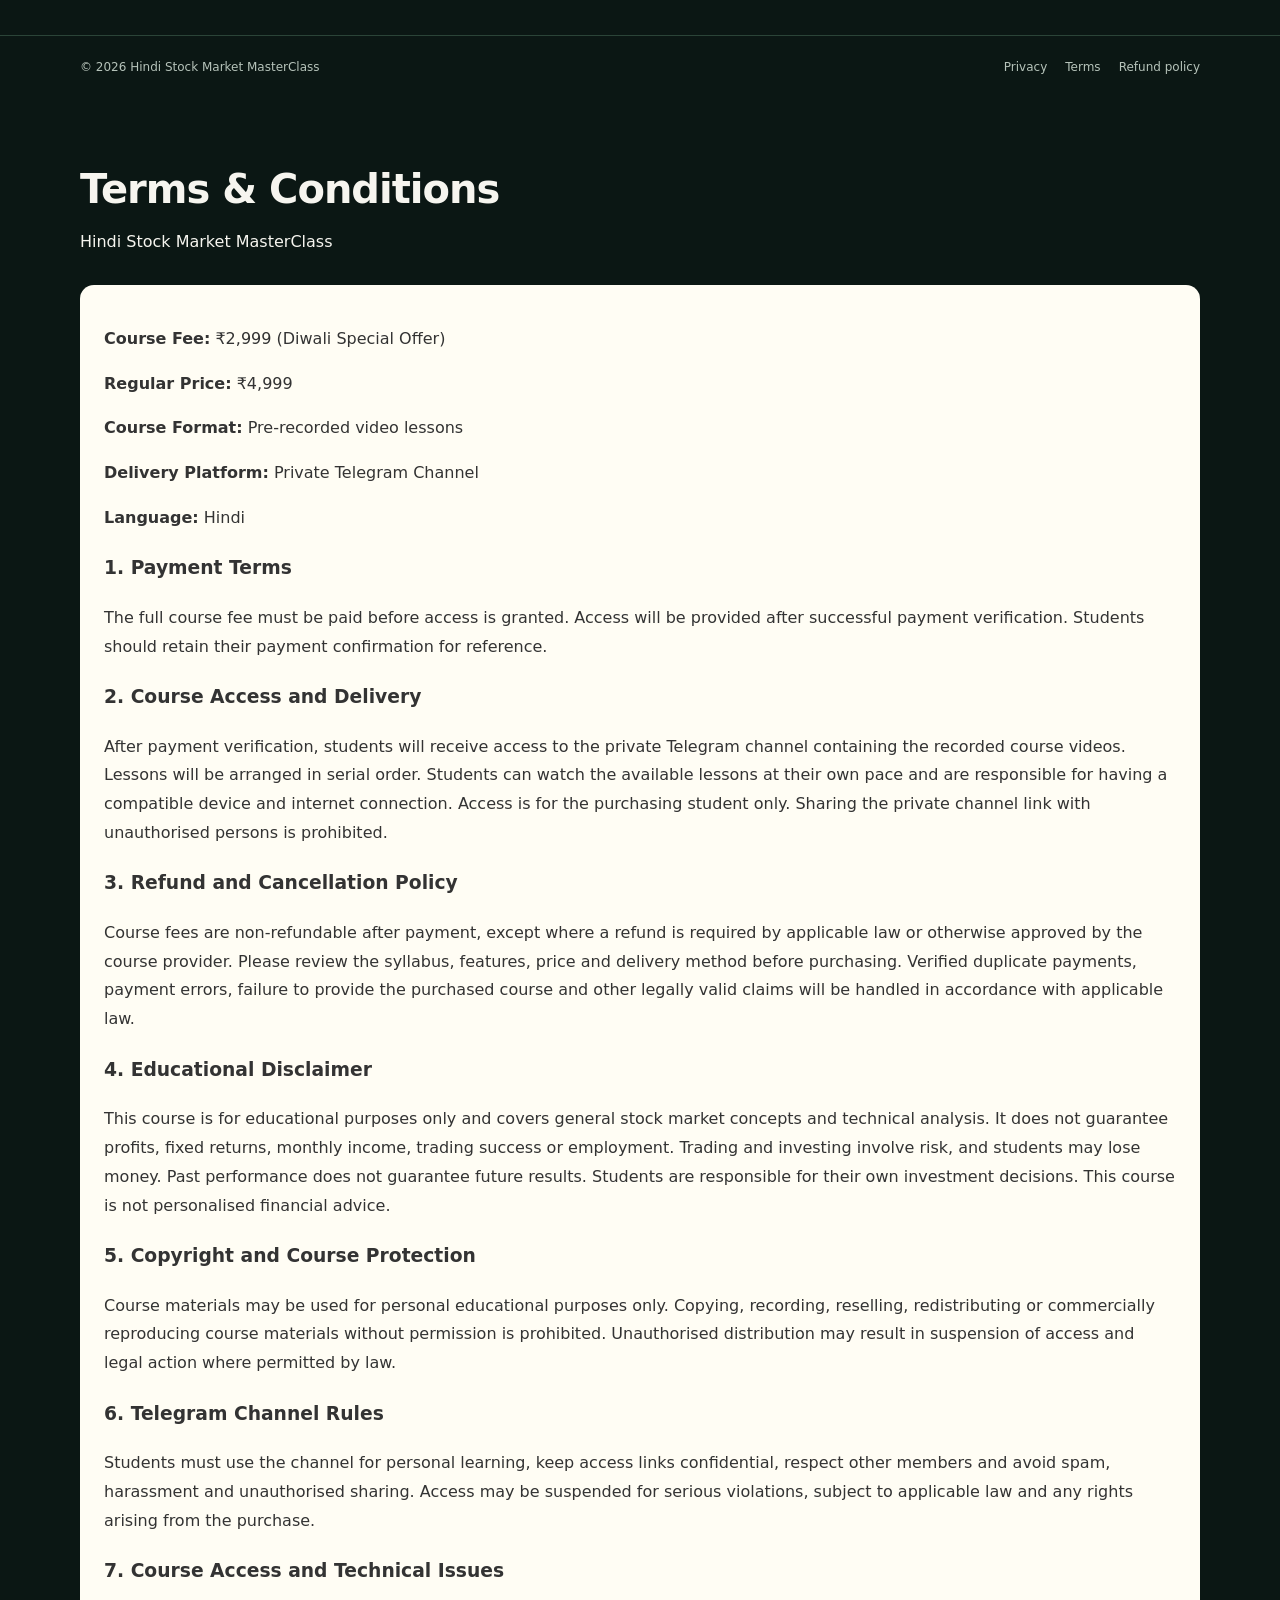
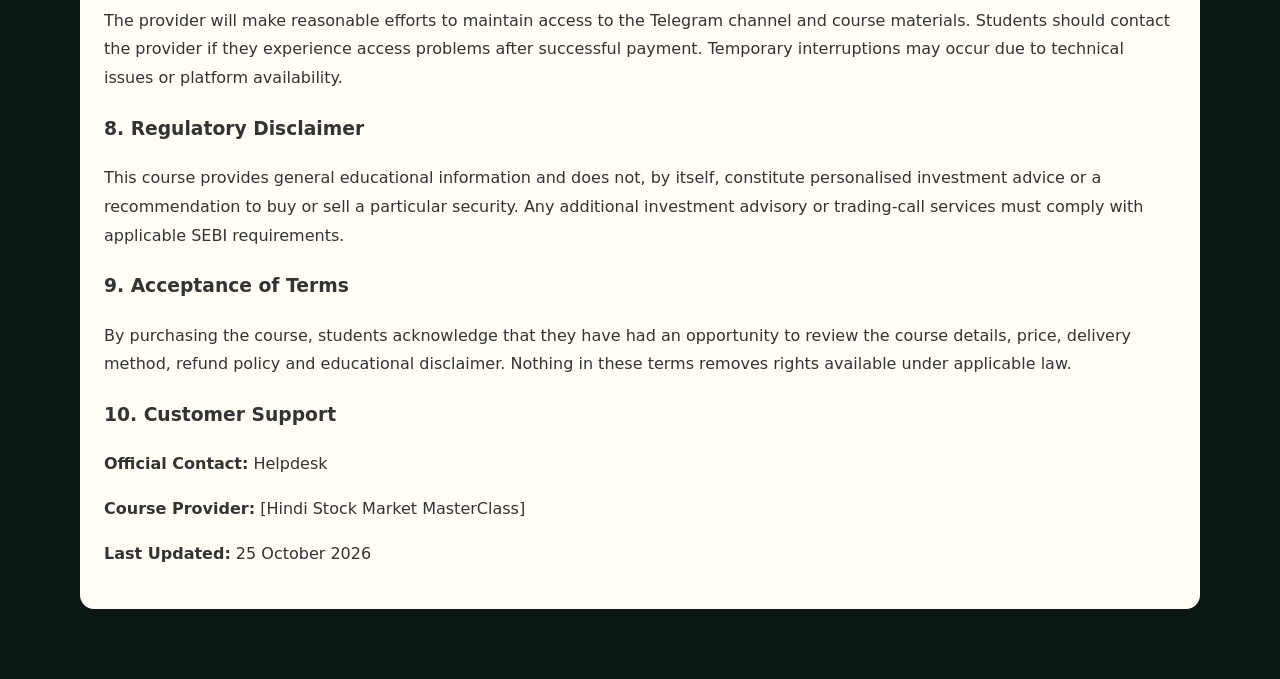
==== commit 54c8a346: "Update index.html" ====
--- a/index.html
+++ b/index.html
@@ -121,8 +121,8 @@
 <p>By purchasing the course, students acknowledge that they have had an opportunity to review the course details, price, delivery method, refund policy and educational disclaimer. Nothing in these terms removes rights available under applicable law.</p>
 
 <h3>10. Customer Support</h3>
-<p><strong>Official Contact:</strong> [Insert your WhatsApp number or support email]</p>
-<p><strong>Course Provider:</strong> [Insert your brand name]</p>
+<p><strong>Official Contact:</strong> Helpdesk</p>
+<p><strong>Course Provider:</strong> [Hindi Stock Market MasterClass]</p>
 <p><strong>Last Updated:</strong> 25 October 2026</p>
 
   </div>
